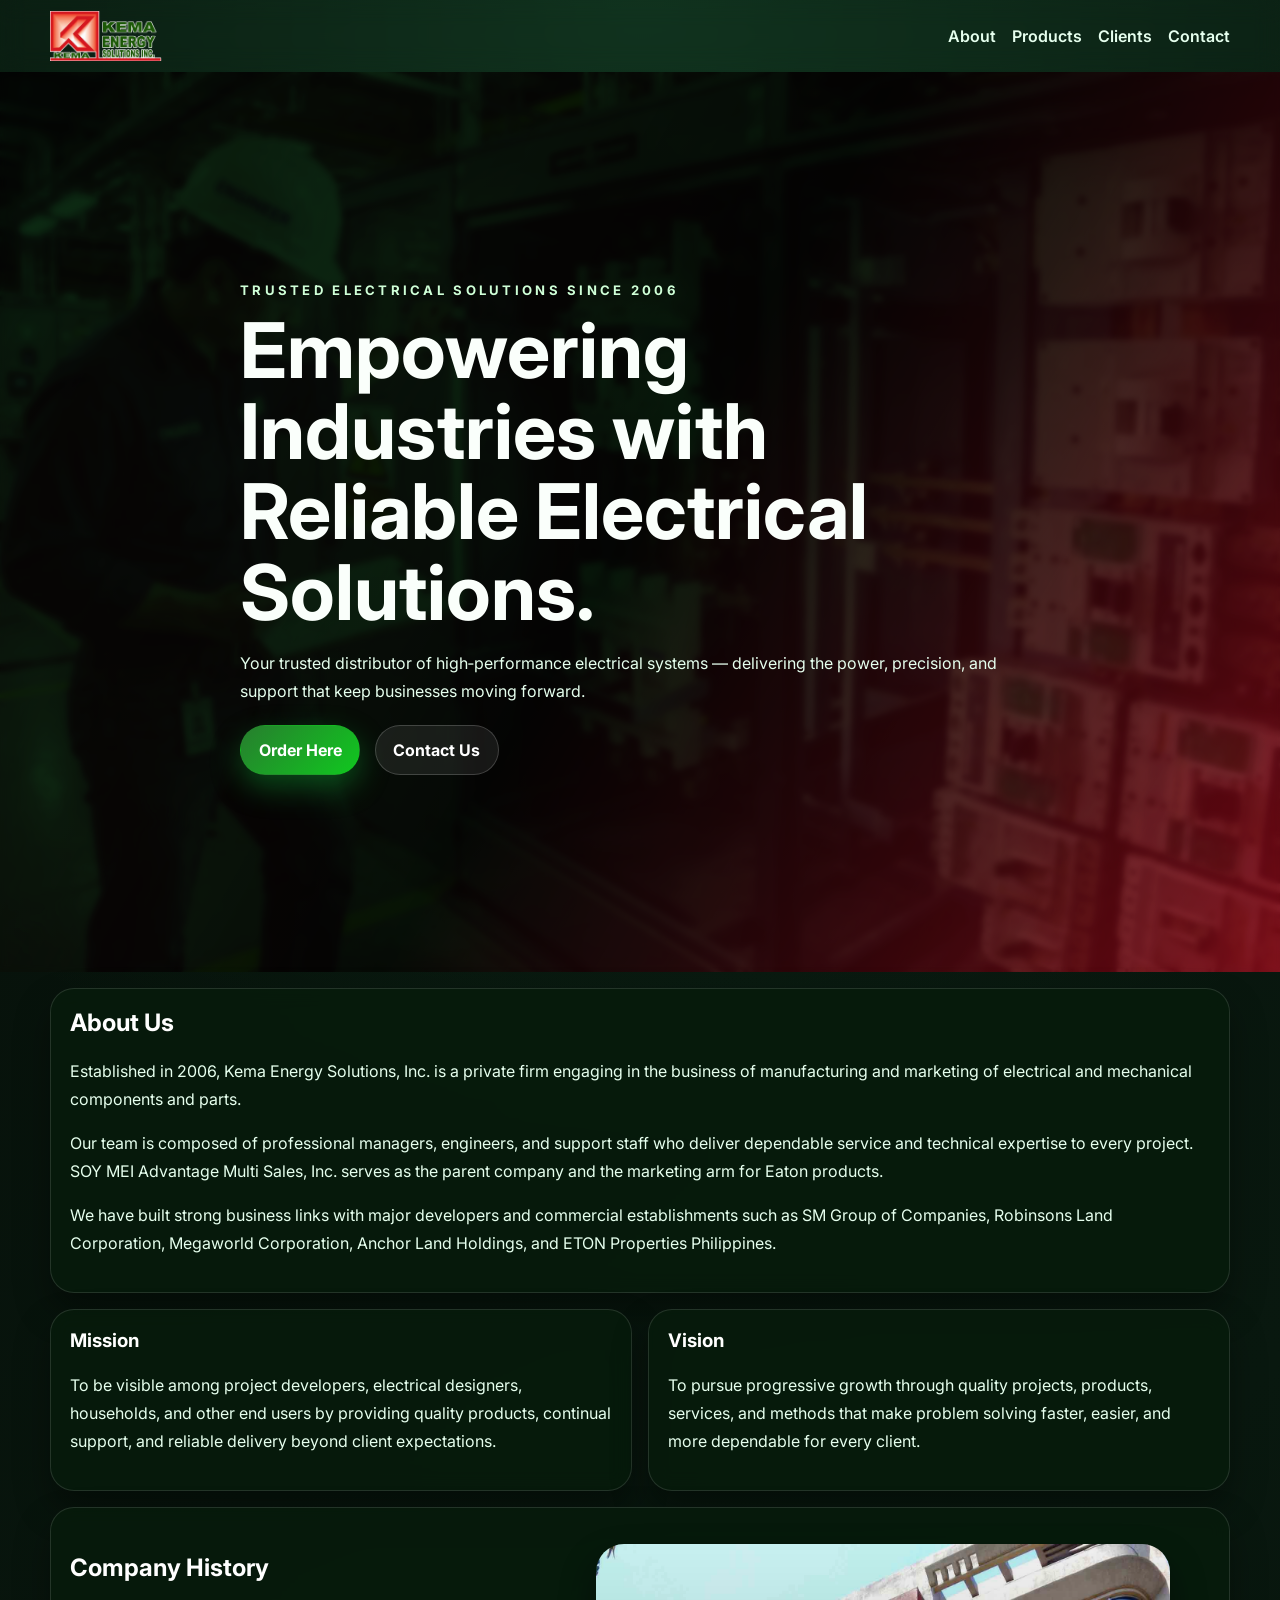
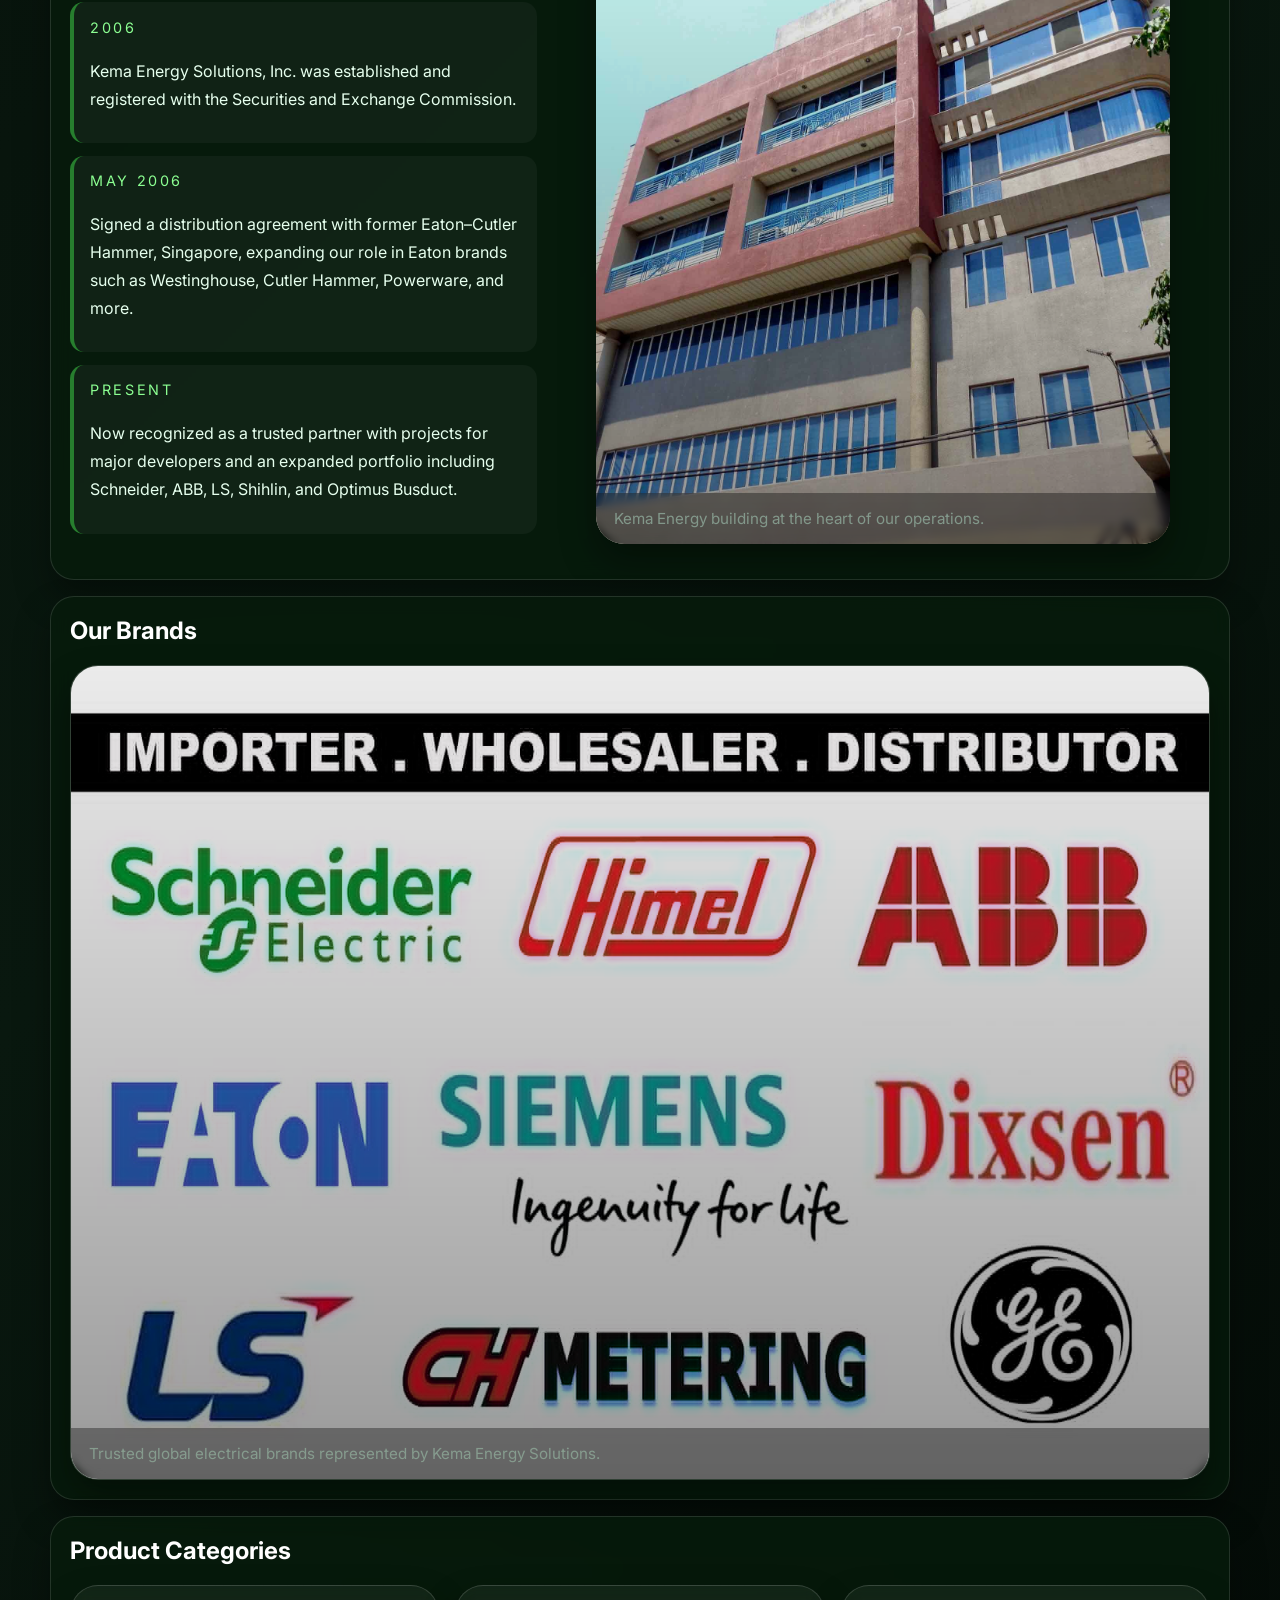
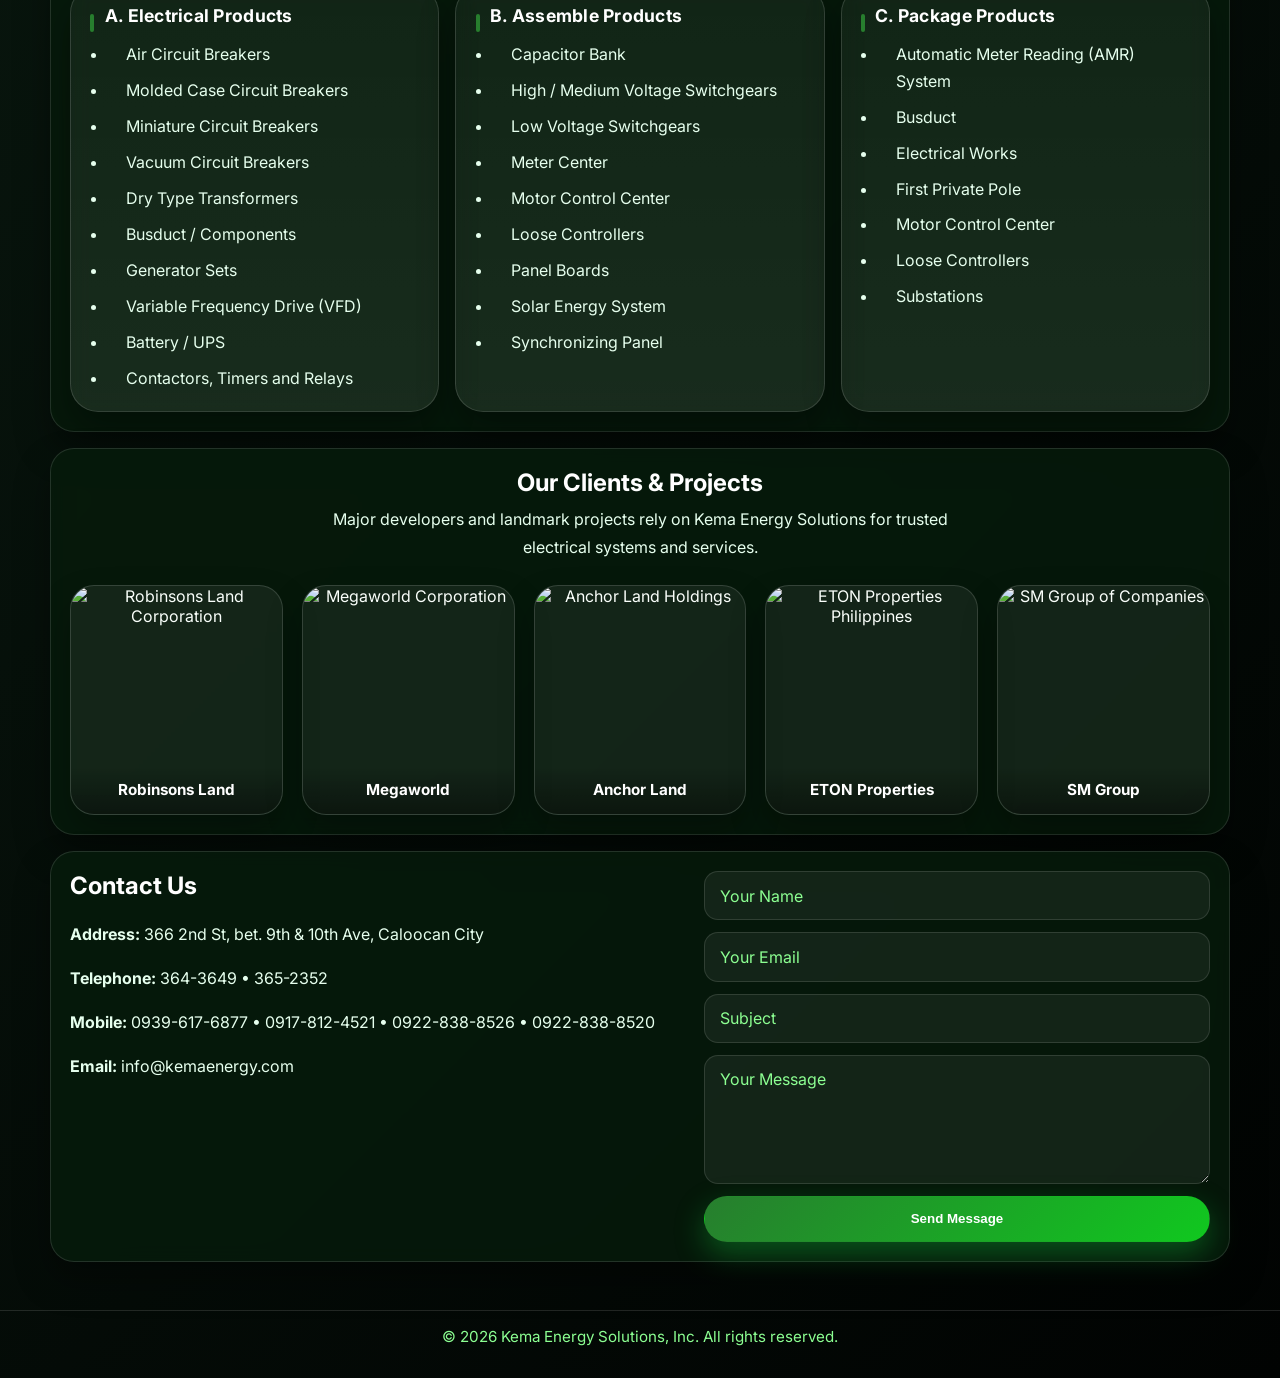
==== index.html @ 773c6c22 "Add files via upload" ====
<!DOCTYPE html>
<html lang="en">
  <head>
    <meta charset="UTF-8" />
    <meta name="viewport" content="width=device-width, initial-scale=1.0" />
    <title>Kema Energy Solutions, Inc.</title>
    <meta
      name="description"
      content="Kema Energy Solutions, Inc. is a major  distributor of Eaton and other trusted electrical brands in the Philippines."
    />
    <link rel="preconnect" href="https://fonts.googleapis.com" />
    <link rel="preconnect" href="https://fonts.gstatic.com" crossorigin />
    <link
      href="https://fonts.googleapis.com/css2?family=Inter:wght@400;500;600;700;800&display=swap"
      rel="stylesheet"
    />
    <link rel="stylesheet" href="style.css" />
    <link rel="icon" href="logo.png" type="image/png">
  </head>
  <body>
    <nav id="navbar" class="navbar">
      <div class="container navbar-inner">
        <a class="logo" href="#top">
          <img src="logo.png" alt="KEMA logo" />
        </a>
        <div class="nav-links">
          <a href="#about">About</a>
          <a href="#products">Products</a>
          <a href="#clients">Clients</a>
          <a href="#contact">Contact</a>
        </div>
      </div>
    </nav>

    <header id="top" class="hero">
      <div class="hero-overlay"></div>
      <div class="hero-content container">
        <p class="eyebrow">Trusted electrical solutions since 2006</p>
        <h1>Empowering Industries with Reliable Electrical Solutions.</h1>
        <p class="lead">
          Your trusted distributor of high‑performance electrical systems — delivering the power, precision, and support that keep businesses moving forward.
        </p>
        <div class="hero-buttons">
          <a href="listings.html" class="btn btn-primary">Order Here</a>
          <a href="#contact" class="btn btn-secondary">Contact Us</a>
        </div>
      </div>
    </header>

    <main class="container content-stack">
      <section id="about" class="panel">
        <h2>About Us</h2>
        <p>Established in 2006,  Kema Energy Solutions, Inc. is a private firm engaging in the business of manufacturing and marketing of electrical and mechanical components and parts.</p>
        <p>Our team is composed of professional managers, engineers, and support staff who deliver dependable service and technical expertise to every project. SOY MEI Advantage Multi Sales, Inc. serves as the parent company and the marketing arm for Eaton products.</p>
        <p>We have built strong business links with major developers and commercial establishments such as SM Group of Companies, Robinsons Land Corporation, Megaworld Corporation, Anchor Land Holdings, and ETON Properties Philippines.</p>
      </section>

      <section class="grid two-col">
        <article class="panel">
          <h3>Mission</h3>
          <p>To be visible among project developers, electrical designers, households, and other end users by providing quality products, continual support, and reliable delivery beyond client expectations.</p>
        </article>
        <article class="panel">
          <h3>Vision</h3>
          <p>To pursue progressive growth through quality projects, products, services, and methods that make problem solving faster, easier, and more dependable for every client.</p>
        </article>
      </section>

      <section id="history" class="panel">
        <div class="history-grid">
          <div class="history-copy">
            <h2>Company History</h2>
            <div class="timeline">
              <article class="timeline-item">
                <span>2006</span>
                <p>Kema Energy Solutions, Inc. was established and registered with the Securities and Exchange Commission.</p>
              </article>
              <article class="timeline-item">
                <span>May 2006</span>
                <p>Signed a distribution agreement with former Eaton–Cutler Hammer, Singapore, expanding our role in Eaton brands such as Westinghouse, Cutler Hammer, Powerware, and more.</p>
              </article>
              <article class="timeline-item">
                <span>Present</span>
                <p>Now recognized as a trusted partner with projects for major developers and an expanded portfolio including Schneider, ABB, LS, Shihlin, and Optimus Busduct.</p>
              </article>
            </div>
          </div>
          <figure class="history-figure">
            <img src="kemabuilding.jpg" alt="Kema building" />
            <figcaption>Kema Energy building at the heart of our operations.</figcaption>
          </figure>
        </div>
      </section>

      <section id="products" class="panel brands-panel">
        <h2>Our Brands</h2>
        <figure class="brands-figure">
          <img src="Brands.jpg" alt="KEMA brands showcase" />
          <figcaption>Trusted global electrical brands represented by Kema Energy Solutions.</figcaption>
        </figure>
      </section>

      <section class="panel">
        <h2>Product Categories</h2>
        <div class="categories-grid">
          <article class="category-card">
            <h3>A. Electrical Products</h3>
            <ul>
              <li>Air Circuit Breakers</li>
              <li>Molded Case Circuit Breakers</li>
              <li>Miniature Circuit Breakers</li>
              <li>Vacuum Circuit Breakers</li>
              <li>Dry Type Transformers</li>
              <li>Busduct / Components</li>
              <li>Generator Sets</li>
              <li>Variable Frequency Drive (VFD)</li>
              <li>Battery / UPS</li>
              <li>Contactors, Timers and Relays</li>
            </ul>
          </article>
          <article class="category-card">
            <h3>B. Assemble Products</h3>
            <ul>
              <li>Capacitor Bank</li>
              <li>High / Medium Voltage Switchgears</li>
              <li>Low Voltage Switchgears</li>
              <li>Meter Center</li>
              <li>Motor Control Center</li>
              <li>Loose Controllers</li>
              <li>Panel Boards</li>
              <li>Solar Energy System</li>
              <li>Synchronizing Panel</li>
            </ul>
          </article>
          <article class="category-card">
            <h3>C. Package Products</h3>
            <ul>
              <li>Automatic Meter Reading (AMR) System</li>
              <li>Busduct</li>
              <li>Electrical Works</li>
              <li>First Private Pole</li>
              <li>Motor Control Center</li>
              <li>Loose Controllers</li>
              <li>Substations</li>
            </ul>
          </article>
        </div>
      </section>

      <section id="clients" class="panel clients-panel">
        <div class="clients-header">
          <h2>Our Clients & Projects</h2>
          <p>Major developers and landmark projects rely on Kema Energy Solutions for trusted electrical systems and services.</p>
        </div>
        <div class="clients-grid">
          <article class="client-card">
            <img src="https://thf.bing.com/th/id/R.593690ce3cf865e38695d0bb524f276b?rik=jnpHRfp%2bqIAYFQ&riu=http%3a%2f%2fwww.itechsolutionph.com%2fuploads%2f5%2f9%2f8%2f9%2f5989938%2fpublished%2frobinsons-land-corporation-set-to-develop-the-bonifacio-capital-district-in-taguig-city.jpg%3f1723185216&ehk=6nTAzSC8u%2fsNtEeo4DVpnFitY3ImeBIc8H4f%2bmi6HOo%3d&risl=&pid=ImgRaw&r=0" alt="Robinsons Land Corporation" />
            <h3>Robinsons Land</h3>
          </article>
          <article class="client-card">
            <img src="https://tse1.mm.bing.net/th/id/OIP.PyMtwp8PqZiQ_fIYYGrrogHaEa?r=0&cb=thfc1falcon2&rs=1&pid=ImgDetMain&o=7&rm=3" alt="Megaworld Corporation" />
            <h3>Megaworld</h3>
          </article>
          <article class="client-card">
            <img src="https://tse4.mm.bing.net/th/id/OIP.uY5tsgYJmYg7TLG-lJ3mUwHaFP?r=0&cb=thfc1falcon2&w=1024&h=724&rs=1&pid=ImgDetMain&o=7&rm=3" alt="Anchor Land Holdings" />
            <h3>Anchor Land</h3>
          </article>
          <article class="client-card">
            <img src="https://www.bworldonline.com/wp-content/uploads/2024/10/Eton-Properties-logo-1024x576.jpg" alt="ETON Properties Philippines" />
            <h3>ETON Properties</h3>
          </article>
          <article class="client-card">
            <img src="https://media.assettype.com/tribune/2026-04-16/8enwl5gx/sm.jpg?w=1024&auto=format%2Ccompress&fit=max" alt="SM Group of Companies" />
            <h3>SM Group</h3>
          </article>
        </div>
      </section>
      
      <section id="contact" class="panel contact-panel">
        <div>
          <h2>Contact Us</h2>
          <p><strong>Address:</strong> 366 2nd St, bet. 9th & 10th Ave, Caloocan City</p>
          <p><strong>Telephone:</strong> 364-3649 • 365-2352</p>
          <p><strong>Mobile:</strong> 0939-617-6877 • 0917-812-4521 • 0922-838-8526 • 0922-838-8520</p>
          <p><strong>Email:</strong> info@kemaenergy.com</p>

          <!---<iframe id="myFrame" src="https://www.google.com/maps/embed?pb=!1m14!1m8!1m3!1d965.0233313327861!2d120.9855115!3d14.6506435!3m2!1i1024!2i768!4f13.1!3m3!1m2!1s0x3397b5d537555441%3A0xce23b8b61029a172!2sKEMA%20ENERGY%20SOLUTIONS%20INC!5e0!3m2!1sen!2sph!4v1782350967470!5m2!1sen!2sph" width="600" height="450" style="border:0;" allowfullscreen="" loading="lazy" referrerpolicy="strict-origin-when-cross-origin"></iframe>
        -->
        </div>
        <form id="contactForm" class="contact-form">
          <input type="text" name="name" placeholder="Your Name" required />
          <input type="email" name="email" placeholder="Your Email" required />
          <input type="text" name="subject" placeholder="Subject" required />
          <textarea name="message" rows="5" placeholder="Your Message" required></textarea>
          <button type="submit" class="btn btn-primary">Send Message</button>
        </form>
      </section>
    </main>

    <footer class="footer">
      <div class="container footer-inner">
        <p>© 2026 Kema Energy Solutions, Inc. All rights reserved.</p>
      </div>
    </footer>

    <script>
      document.getElementById('contactForm')?.addEventListener('submit', function (event) {
        event.preventDefault();

        const name = document.querySelector('input[name="name"]').value.trim();
        const email = document.querySelector('input[name="email"]').value.trim();
        const subject = document.querySelector('input[name="subject"]').value.trim();
        const message = document.querySelector('textarea[name="message"]').value.trim();

        const body = `Name: ${name}%0D%0AEmail: ${email}%0D%0A%0D%0A${message}`;
        window.location.href = `mailto:info@kemaenergy.com?subject=${encodeURIComponent(subject)}&body=${body}`;
      });
    </script>
  </body>
</html>
---- style.css ----
:root {
  --red: #277e2e;
  --red-dark: #118f0d;
  --red-soft: #f1fff3;
  --ink: #0b180d;
  --text: #fafffb;
  --muted: #e6ffee;
  --panel: rgba(7, 27, 11, 0.82);
  --line: rgba(255, 255, 255, 0.12);
}

* { box-sizing: border-box; }
html { scroll-behavior: smooth; }
body {
  margin: 0;
  font-family: 'Inter', sans-serif;
  color: var(--text);
  background:
    radial-gradient(circle at top, rgba(76, 255, 151, 0.14), transparent 25%),
    linear-gradient(135deg, #060f09 0%, #09180f 45%, #010302 100%);
  min-height: 100vh;
}

a { color: inherit; text-decoration: none; }
img { max-width: 100%; }

.container {
  width: min(1180px, calc(100% - 2rem));
  margin: 0 auto;
}

.navbar {
  width: 100%;
  position: sticky;
  top: 0;
  z-index: 10;
  background: linear-gradient(120deg, rgba(4, 26, 9, 0.801));
  backdrop-filter: blur(12px);
  
}

.navbar-inner {
  display: flex;
  justify-content: space-between;
  align-items: center;
  min-height: 72px;
}

.logo {
  display: inline-flex;
  align-items: center;
  gap: 0.65rem;
  font-weight: 800;
  letter-spacing: 0.18em;
  text-transform: uppercase;
  color: #fff;
}

.logo img {
  width: 7rem;
  height: auto;
  display: block;
}

.nav-links { display: flex; 
  gap: 1rem; 
  flex-wrap: wrap; 
  transition: transform 0.2s ease, color 0.2s ease;
}
.nav-links a { 
  color: var(--muted);
  font-weight:600;
  transition:transform 0.2s ease, color 0.2s ease;
}

.nav-links a:hover{
	transform:translateY(-2px);
  color: var(--red-dark);
}

.hero {
  position: relative;
  min-height: 100vh;
  height: 100vh;
  display: flex;
  align-items: center;
  background:
    linear-gradient(135deg, rgba(9, 4, 6, 0.85), rgba(168, 16, 38, 0.68)),
    url('herosection.jpg') center/cover no-repeat;
  overflow: hidden;
}

.hero-overlay {
  position: absolute;
  inset: 0;
  background: linear-gradient(120deg, rgba(0, 255, 64, 0.815),rgb(3, 85, 23), rgba(220,38,38,0.36));
  mix-blend-mode: multiply;
  backdrop-filter: blur(3px) saturate(1.05);
  opacity: 0.96;
}

.hero-content {
  position: relative;
  z-index: 1;
  padding: 4rem 0;
  max-width: 800px;
}

.eyebrow {
  text-transform: uppercase;
  letter-spacing: 0.25em;
  font-size: 0.82rem;
  color: #cfffd7;
  font-weight: 700;
}

h1 {
  font-size: clamp(2.8rem, 6vw, 4.8rem);
  line-height: 1.05;
  margin: 0.5rem 0 1rem;
}

h2, h3 { margin-top: 0; color: #fff; }

.lead, .panel p, .category-card li, .timeline-item p {
  color: var(--muted);
  line-height: 1.75;
}

.hero-buttons { display: flex; gap: 0.9rem; flex-wrap: wrap; margin-top: 1.2rem; }

.btn {
  display: inline-flex;
  align-items: center;
  justify-content: center;
  border-radius: 999px;
  padding: 0.9rem 1.1rem;
  font-weight: 700;
  border: 1px solid transparent;
  transition: transform 0.15s ease, background 0.15s ease;
}

.btn:hover { 
  transform: scaleX(1.05) scaleY(1.05);
}

.btn-primary {
  background: linear-gradient(135deg, var(--red), #10c81f);
  color: #fff;
  box-shadow: 0 12px 30px rgba(16, 200, 62, 0.35);
}

.btn-secondary {
  background: rgba(255, 255, 255, 0.08);
  border-color: rgba(255, 255, 255, 0.18);
  color: #fff;
}

.content-stack {
  display: grid;
  gap: 1rem;
  padding: 1rem 0 3rem;
}

.panel, .category-card, .card {
  background: var(--panel);
  border: 1px solid var(--line);
  border-radius: 24px;
  box-shadow: 0 18px 35px rgba(0, 0, 0, 0.35);
  backdrop-filter: blur(10px);
}

.panel {
  padding: 1.2rem;
}

.grid {
  display: grid;
  gap: 1rem;
}

.two-col {
  grid-template-columns: repeat(2, 1fr);
}

.cards-grid {
  grid-template-columns: repeat(3, 1fr);
}

.categories-grid {
  display: grid;
  grid-template-columns: repeat(auto-fit, minmax(280px, 1fr));
  gap: 1rem;
}

.card {
  padding: 1rem;
  font-weight: 700;
  color: #fff;
  border-left: 4px solid var(--red);
}

.category-card {
  padding: 1.2rem;
  border-radius: 28px;
  background: linear-gradient(180deg, rgba(255,255,255,0.05), rgba(255,255,255,0.08));
  border: 1px solid rgba(255,255,255,0.14);
}

.category-card h3 {
  margin-bottom: 0.95rem;
  font-size: 1.1rem;
  letter-spacing: 0.015em;
  color: #fff;
  position: relative;
  padding-left: 0.9rem;
}

.category-card h3::before {
  content: '';
  position: absolute;
  left: 0;
  top: 0.55rem;
  width: 4px;
  height: 1.15rem;
  background: var(--red);
  border-radius: 999px;
}

.category-card ul {
  padding-left: 1.1rem;
  margin: 0;
  display: grid;
  gap: 0.6rem;
}

.category-card li {
  position: relative;
  padding-left: 1.1rem;
  line-height: 1.65;
}

.category-card li::before {
  position: absolute;
  left: 0;
  color: var(--red);
  font-size: 1.1rem;
  line-height: 1;
}

.brands-panel {
  padding: 1.2rem;
}

.brands-figure {
  position: relative;
  overflow: hidden;
  border-radius: 28px;
  margin: 0;
  min-height: 360px;
  background: linear-gradient(180deg, rgba(255, 255, 255, 0.06), rgba(255, 255, 255, 0.08));
  border: 1px solid rgba(255, 255, 255, 0.12);
  box-shadow: 0 18px 35px rgba(0, 0, 0, 0.35);
}

.brands-figure img {
  width: 100%;
  height: 100%;
  object-fit: cover;
  display: block;
  transition: transform 0.35s ease;
}

.brands-figure:hover img {
  transform: scale(1.04);
}

.brands-figure::after {
  content: '';
  position: absolute;
  inset: 0;
  background: linear-gradient(180deg, rgba(0, 0, 0, 0.08), rgba(0, 0, 0, 0.4));
}

.brands-figure figcaption {
  position: absolute;
  left: 0;
  right: 0;
  bottom: 0;
  padding: 1rem 1.1rem;
  margin: 0;
  color: #dbffe9;
  font-size: 0.95rem;
  background: rgba(0, 0, 0, 0.35);
  backdrop-filter: blur(4px);
}

.timeline {
  display: grid;
  gap: 0.8rem;
}

.timeline-item {
  padding: 0.9rem 1rem;
  border-left: 4px solid var(--red);
  background: rgba(255, 255, 255, 0.04);
  border-radius: 14px;
}

.clients-panel {
  text-align: center;
}

.clients-header {
  margin-bottom: 1.5rem;
}

.clients-header h2 {
  margin-bottom: 0.5rem;
}

.clients-header p {
  margin: 0;
  color: var(--muted);
  max-width: 680px;
  margin-left: auto;
  margin-right: auto;
}

.clients-grid {
  display: grid;
  grid-template-columns: repeat(auto-fit, minmax(200px, 1fr));
  gap: 1.2rem;
  margin-top: 1rem;
}

.client-card {
  position: relative;
  overflow: hidden;
  border-radius: 24px;
  background: rgba(255, 255, 255, 0.06);
  border: 1px solid rgba(255, 255, 255, 0.14);
  box-shadow: 0 18px 35px rgba(0, 0, 0, 0.28);
  transition: transform 0.3s ease, box-shadow 0.3s ease;
  cursor: pointer;
}

.client-card:hover {
  transform: translateY(-6px);
  box-shadow: 0 24px 48px rgba(0, 0, 0, 0.38);
}

.client-card img {
  width: 100%;
  height: 180px;
  object-fit: cover;
  display: block;
}

.client-card h3 {
  padding: 0.9rem 0.8rem;
  margin: 0;
  font-size: 0.95rem;
  color: #fff;
  background: linear-gradient(180deg, transparent, rgba(0,0,0,0.4));
}

.history-grid {
  display: grid;
  grid-template-columns: minmax(0, 1fr) minmax(340px, 1.4fr);
  gap: 1.2rem;
  align-items: center;
}

.history-figure {
  position: relative;
  overflow: hidden;
  border-radius: 28px;
  background: linear-gradient(180deg, rgba(255, 255, 255, 0.04), rgba(255, 255, 255, 0.06));
  box-shadow: 0 18px 35px rgba(0, 0, 0, 0.38);
  min-height: 360px;
  height: 600px;
}

.history-figure img {
  width: 100%;
  height: 100%;
  display: block;
  object-fit: cover;
  aspect-ratio: 16 / 10;
  transition: transform 0.4s ease;
}

.history-figure:hover img {
  transform: scale(1.03);
}

.history-figure::after {
  content: '';
  position: absolute;
  inset: 0;
  background: linear-gradient(180deg, rgba(0, 0, 0, 0.06), rgba(0, 0, 0, 0.42));
}

.history-figure figcaption {
  position: absolute;
  left: 0;
  right: 0;
  bottom: 0;
  margin: 0;
  padding: 1rem 1.1rem;
  color: #dbffe9;
  font-size: 0.95rem;
  background: rgba(0, 0, 0, 0.35);
  backdrop-filter: blur(4px);
}

.timeline-item span {
  display: inline-block;
  font-size: 0.9rem;
  text-transform: uppercase;
  letter-spacing: 0.18em;
  color: #8cff92;
  margin-bottom: 0.3rem;
}

.contact-panel {
  display:grid;
  grid-template-columns: 1.1fr 0.9fr;
  gap: 1rem;
}

.contact-form {
  display: grid;
  gap: 0.75rem;
}

.contact-form input, .contact-form textarea {
  width: 100%;
  border: 1px solid rgba(255, 255, 255, 0.12);
  border-radius: 14px;
  padding: 0.85rem 0.95rem;
  background: rgba(255, 255, 255, 0.06);
  color: #fff;
  font: inherit;
}

.contact-form input::placeholder, .contact-form textarea::placeholder {
  color: #8cff92;
}

.footer {
  border-top: 1px solid var(--line);
  padding: 1rem 0 2rem; 
}

.footer-inner {
  display: flex;
  justify-content: space-between;
  align-items: center;
  gap: 1rem;
  flex-wrap: wrap;
  color: #8cff92;
  font-size: 0.95rem;
}

.order-panel {
  display: grid;
  grid-template-columns: 1fr 1fr;
  gap: 1rem;
}

.product-controls {
  display: flex;
  flex-wrap: wrap;
  gap: 1rem;
  margin-bottom: 1rem;
}

.control-group {
  display: grid;
  gap: 0.45rem;
  flex: 1 1 min(280px, 45%);
}

.control-group span,
.order-form label span {
  display: block;
  font-size: 0.95rem;
  color: var(--muted);
  font-weight: 600;
}

#productSearch,
#categoryFilter,
.order-form input,
.order-form textarea {
  width: 100%;
  border: 1px solid rgba(255, 255, 255, 0.16);
  border-radius: 14px;
  padding: 0.95rem 1rem;
  background: var(--panel);
  color: var(--red);
  font: inherit;
}

.products-grid {
  display: grid;
  grid-template-columns: repeat(auto-fit, minmax(290px, 1fr));
  gap: 1rem;
}

.product-card {
  padding: 1.25rem;
  min-height: 180px;
  display: flex;
  flex-direction: column;
  justify-content: space-between;
  transition: transform 0.25s ease, border-color 0.25s ease, box-shadow 0.25s ease;
}

.product-card:hover {
  transform: translateY(-4px);
  border-color: rgba(48, 107, 58, 0.22);
  box-shadow: 0 22px 45px rgba(0, 0, 0, 0.25);
}

.product-card-head {
  display: flex;
  align-items: center;
  gap: 0.75rem;
  margin-bottom: 0.85rem;
  min-height: 72px;
}

.product-card p {
  margin: 0;
  color: rgba(255, 255, 255, 0.82);
  line-height: 1.75;
}

.checkbox-label {
  display: inline-flex;
  align-items: center;
  gap: 0.85rem;
  font-weight: 700;
  color: #ffffff;
  cursor: pointer;
}

.checkbox-label input {
  width: 26px;
  height: auto;
  accent-color: var(--red);
  cursor: pointer;
}

.product-category {
  font-size: 0.85rem;
  color: #cfffd3;
  text-transform: uppercase;
  letter-spacing: 0.08em;
}

.order-summary-panel {
  display: grid;
  gap: 0.85rem;
}

.selected-count {
  color: var(--text);
  font-weight: 700;
}

.selected-list {
  list-style: none;
  margin: 0;
  padding: 0;
  display: grid;
  gap: 0.5rem;
}

.selected-list li {
  padding: 0.75rem 1rem;
  border-radius: 16px;
  background: rgba(255, 255, 255, 0.05);
  border: 1px solid rgba(255, 255, 255, 0.08);
}

.order-form {
  display: grid;
  gap: 0.9rem;
}

.empty-state {
  padding: 2rem;
  text-align: center;
  color: var(--muted);
  font-weight: 600;
}

.hidden {
  display: none !important;
}

.order-summary-panel .btn {
  margin-top: 1rem;
  justify-self: start;
}

.popup-overlay {
  position: fixed;
  inset: 0;
  background: rgba(0, 0, 0, 0.65);
  display: grid;
  place-items: center;
  padding: 1.25rem;
  z-index: 1000;
}

.popup-card {
  width: min(640px, 100%);
  max-height: 80vh;
  overflow: hidden;
  border-radius: 28px;
  background: rgba(0, 15, 1, 0.98);
  border: 1px solid rgba(255, 255, 255, 0.12);
  box-shadow: 0 28px 60px rgba(0, 0, 0, 0.45);
  display: grid;
  gap: 1rem;
}

.popup-card header {
  display: flex;
  justify-content: space-between;
  align-items: center;
  gap: 1rem;
  padding: 1.1rem 1.3rem;
  border-bottom: 1px solid rgba(255, 255, 255, 0.08);
  flex-shrink: 0;
}

.popup-card header h3 {
  margin: 0;
  font-size: 1.1rem;
}

.popup-card header button {
  background: rgba(255, 255, 255, 0.08);
  color: #ffffff;
  border: 1px solid rgba(255, 255, 255, 0.14);
  padding: 0.7rem 1rem;
  border-radius: 14px;
}

.popup-body {
  overflow-y: auto;
  padding: 1rem 1.3rem 1.4rem;
  display: grid;
  gap: 0.85rem;
  max-height: calc(80vh - 110px);
}

.popup-body li {
  padding: 0.85rem 1rem;
  border-radius: 18px;
  background: var(--panel);
  border: 1px solid rgba(255, 255, 255, 0.1);
  font-weight: 600;
}

.footer p {
  margin: 0 auto;
}

@media (max-width: 980px) {
  .two-col, .cards-grid, .categories-grid, .contact-panel, .history-grid, .clients-grid, .order-panel {
    grid-template-columns: 1fr;
  }

  .history-figure {
    min-height: 280px;
  }
}

@media (max-width: 760px) {
  .navbar {
    align-items: flex-start;
    flex-direction: column;
    gap: 0.75rem;
  }
  .nav-links {
    gap: 0.75rem;
  }
  .hero {
    min-height: auto;
  }
  h1 {
    font-size: 2.35rem;
  }

  .history-figure {
    min-height: 240px;
  }
}

.product-card-head {
  display: flex;
  align-items: center;
  justify-content: space-between;
  gap: 0.25rem;
}
.qty-label {
  display: flex;
  align-items: center;
  gap: 0.4rem;
  font-size: 15px;
  white-space: nowrap;
}
.qty-input {
  width: 3rem;
  height: auto;
}

/*#myFrame{
  border-radius: 24px;
}/
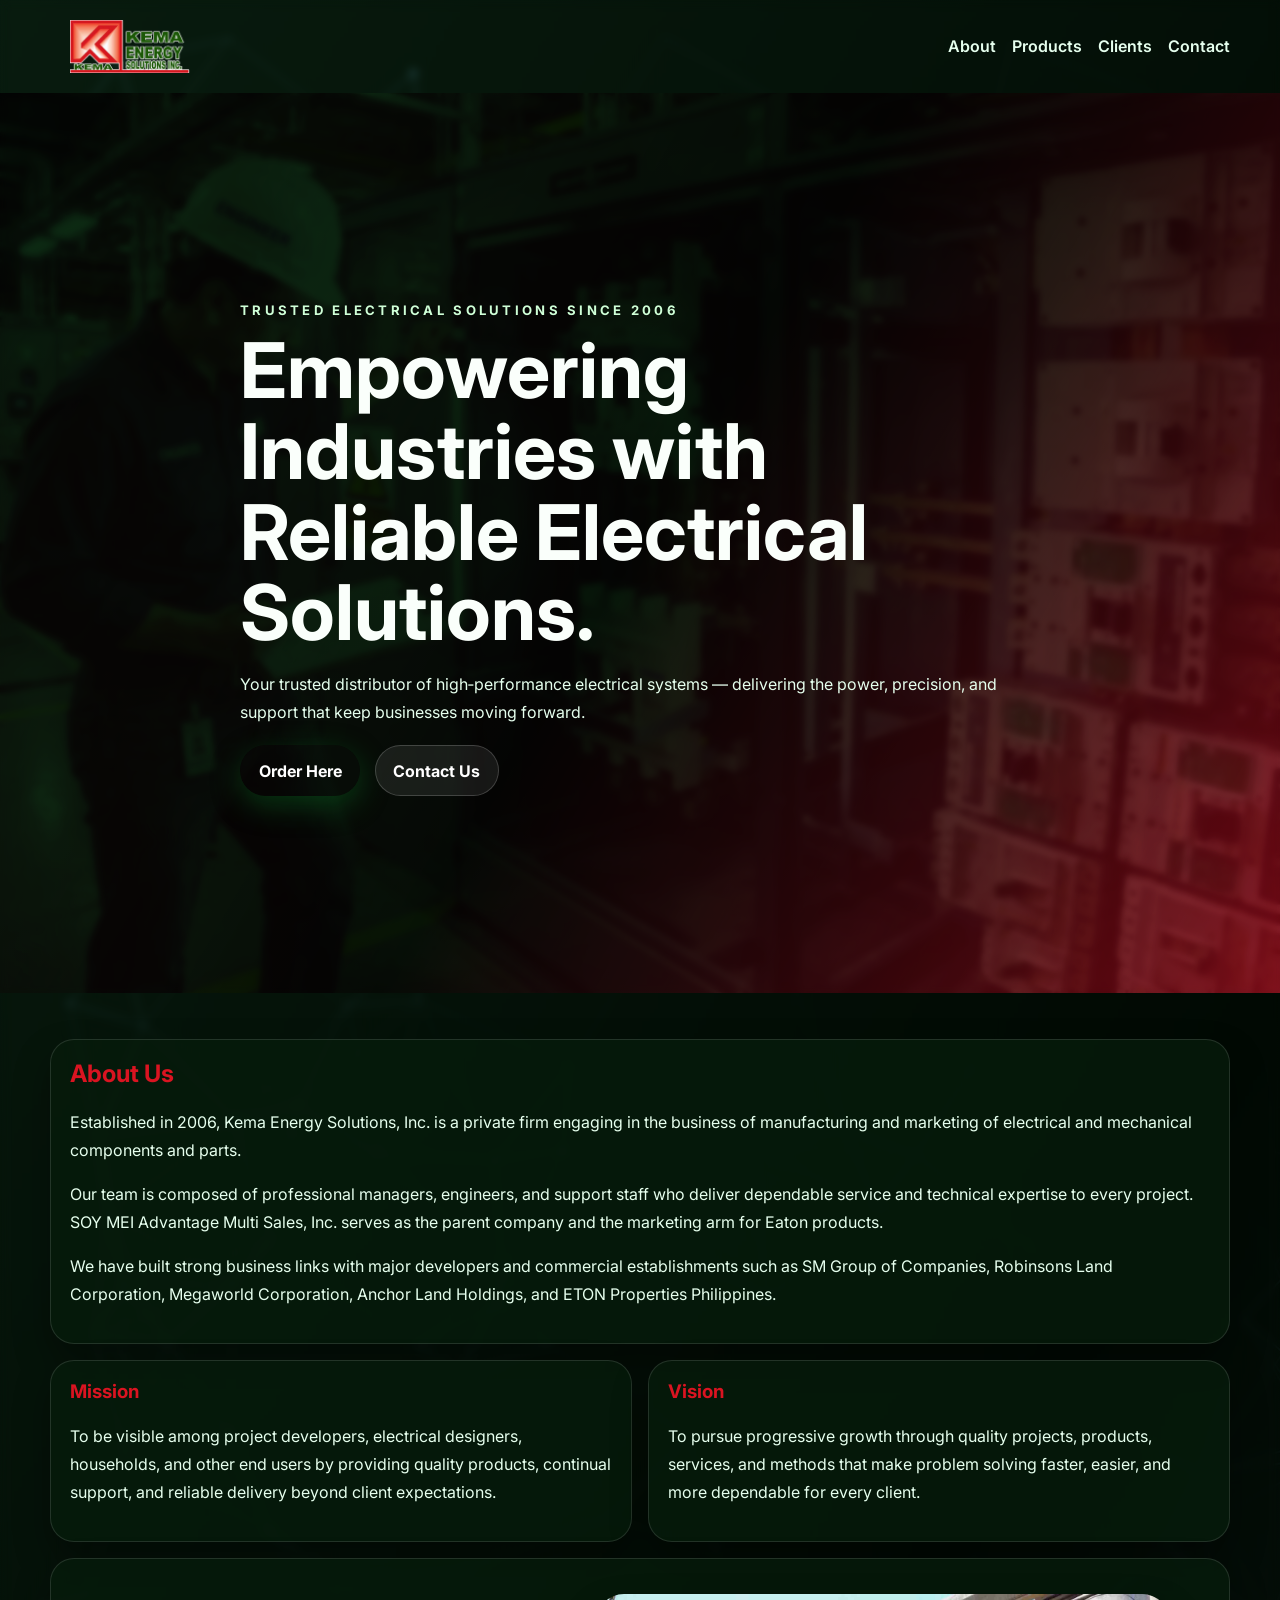
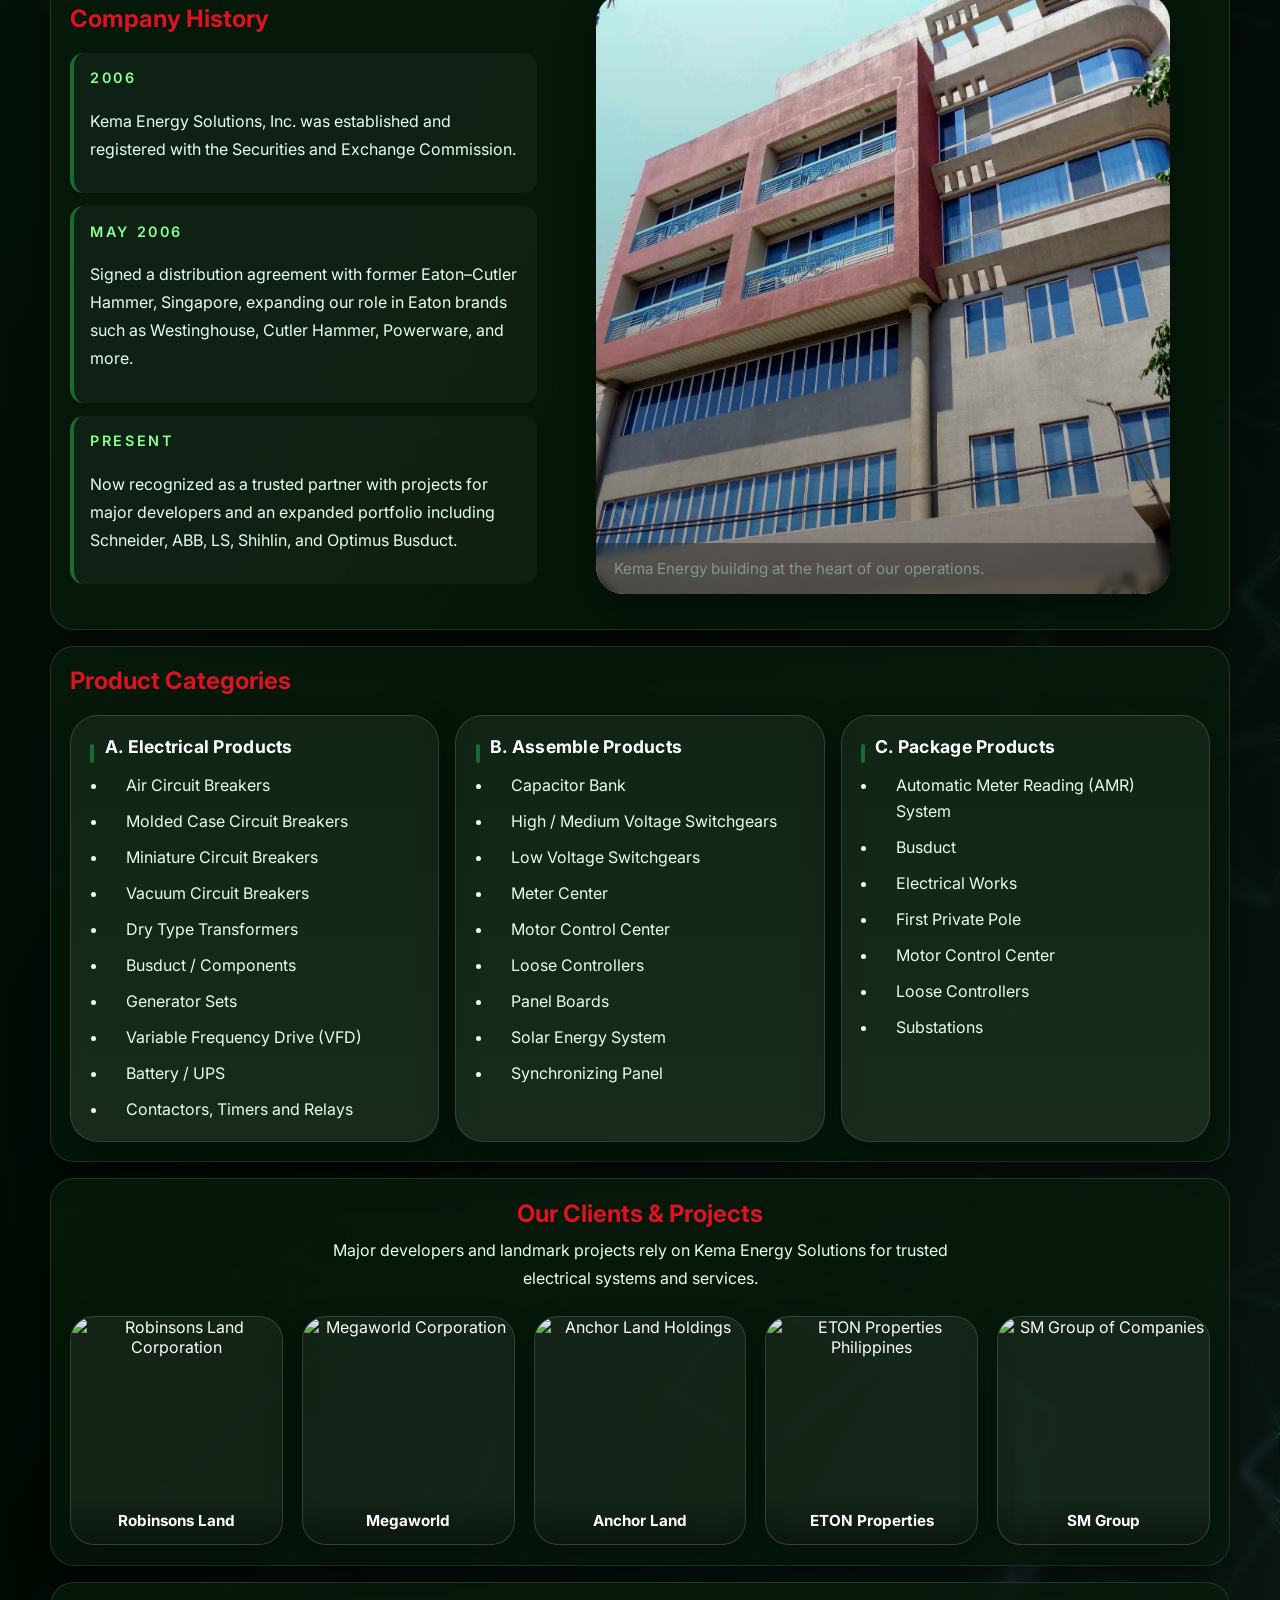
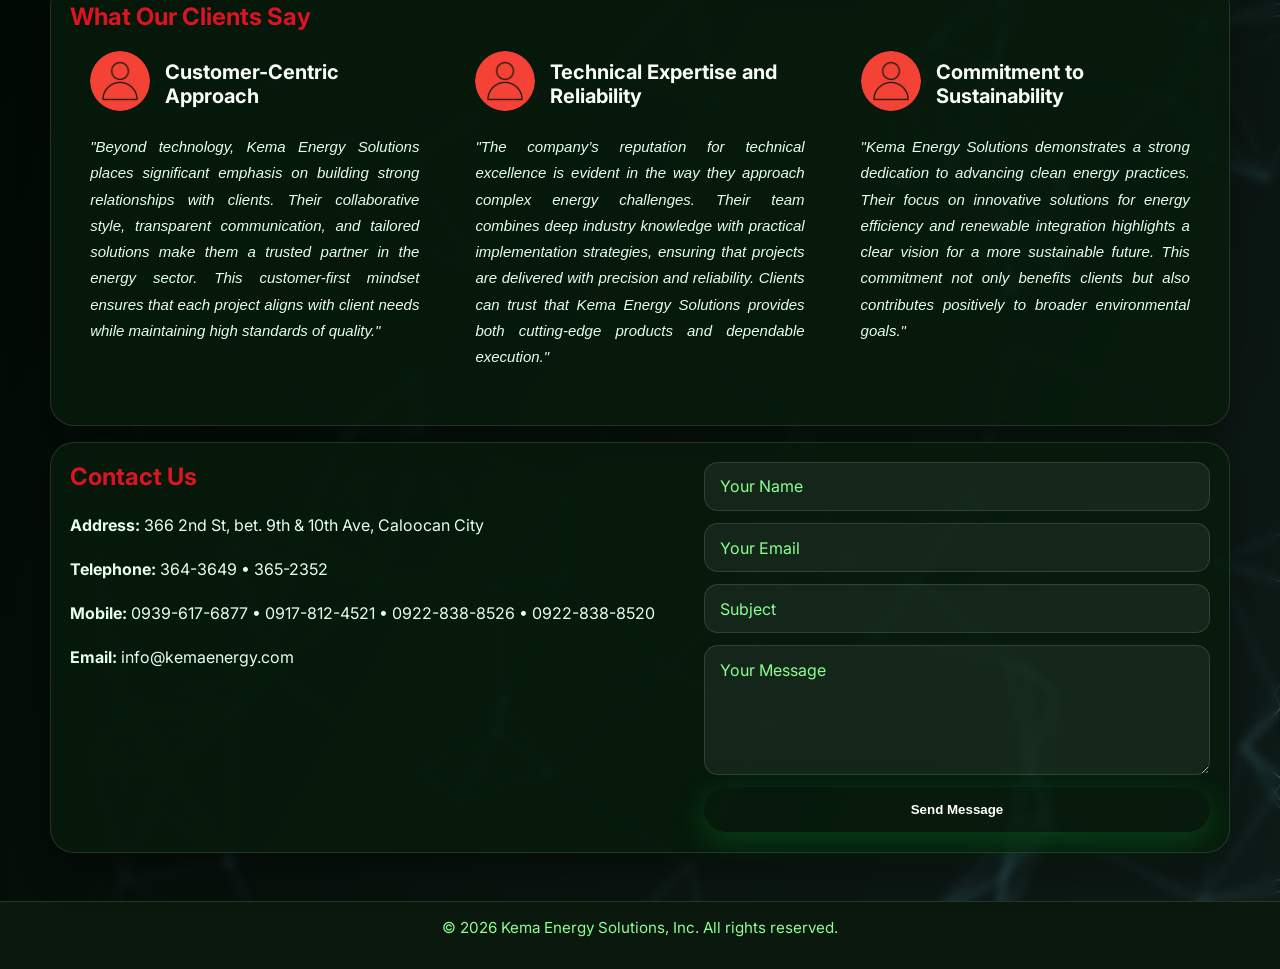
==== commit bbf7f3ac: "Add files via upload" ====
--- a/index.html
+++ b/index.html
@@ -92,14 +92,6 @@
         </div>
       </section>
 
-      <section id="products" class="panel brands-panel">
-        <h2>Our Brands</h2>
-        <figure class="brands-figure">
-          <img src="Brands.jpg" alt="KEMA brands showcase" />
-          <figcaption>Trusted global electrical brands represented by Kema Energy Solutions.</figcaption>
-        </figure>
-      </section>
-
       <section class="panel">
         <h2>Product Categories</h2>
         <div class="categories-grid">
@@ -176,6 +168,27 @@
         </div>
       </section>
       
+<section class="panel">
+        <h2>What Our Clients Say</h2>
+        <div class="staff">
+          <div class="staff-card">
+            <img src="customer.png">
+            <h4>Customer-Centric Approach</h4>
+            <p>"Beyond technology, Kema Energy Solutions places significant emphasis on building strong relationships with clients. Their collaborative style, transparent communication, and tailored solutions make them a trusted partner in the energy sector. This customer-first mindset ensures that each project aligns with client needs while maintaining high standards of quality."</p>
+          </div>
+          <div class="staff-card">
+            <img src="customer.png">
+            <h4>Technical Expertise and Reliability </h4>
+            <p>"The company’s reputation for technical excellence is evident in the way they approach complex energy challenges. Their team combines deep industry knowledge with practical implementation strategies, ensuring that projects are delivered with precision and reliability. Clients can trust that Kema Energy Solutions provides both cutting-edge products and dependable execution."</p>
+          </div>
+          <div class="staff-card">
+            <img src="customer.png">
+            <h4>Commitment to Sustainability </h4>
+            <p>"Kema Energy Solutions demonstrates a strong dedication to advancing clean energy practices. Their focus on innovative solutions for energy efficiency and renewable integration highlights a clear vision for a more sustainable future. This commitment not only benefits clients but also contributes positively to broader environmental goals."</p>
+          </div>
+        </div>
+      </section>
+
       <section id="contact" class="panel contact-panel">
         <div>
           <h2>Contact Us</h2>
@@ -215,6 +228,9 @@
         const body = `Name: ${name}%0D%0AEmail: ${email}%0D%0A%0D%0A${message}`;
         window.location.href = `mailto:info@kemaenergy.com?subject=${encodeURIComponent(subject)}&body=${body}`;
       });
+
+      const button = document.querySelector(".buttontop");
+
     </script>
   </body>
 </html>
--- a/style.css
+++ b/style.css
@@ -1,5 +1,5 @@
 :root {
-  --red: #277e2e;
+  --red: #1B6B2F;
   --red-dark: #118f0d;
   --red-soft: #f1fff3;
   --ink: #0b180d;
@@ -15,9 +15,9 @@
   margin: 0;
   font-family: 'Inter', sans-serif;
   color: var(--text);
-  background:
-    radial-gradient(circle at top, rgba(76, 255, 151, 0.14), transparent 25%),
-    linear-gradient(135deg, #060f09 0%, #09180f 45%, #010302 100%);
+  background:linear-gradient(120deg, rgba(3, 31, 10, 0.724),rgb(1, 9, 3), rgba(2, 46, 21, 0.36)),
+    url('background.png');
+  backdrop-filter: blur(5px);
   min-height: 100vh;
 }
 
@@ -34,7 +34,7 @@
   position: sticky;
   top: 0;
   z-index: 10;
-  background: linear-gradient(120deg, rgba(4, 26, 9, 0.801));
+  background: linear-gradient(120deg, rgba(18, 73, 31, 0.801));
   backdrop-filter: blur(12px);
   
 }
@@ -57,9 +57,10 @@
 }
 
 .logo img {
-  width: 7rem;
+  width: 10rem;
   height: auto;
   display: block;
+  padding: 20px 20px;
 }
 
 .nav-links { display: flex; 
@@ -120,7 +121,7 @@
   margin: 0.5rem 0 1rem;
 }
 
-h2, h3 { margin-top: 0; color: #fff; }
+h2, h3 { margin-top: 0; color: #DA1421; }
 
 .lead, .panel p, .category-card li, .timeline-item p {
   color: var(--muted);
@@ -145,9 +146,9 @@
 }
 
 .btn-primary {
-  background: linear-gradient(135deg, var(--red), #10c81f);
+  background: linear-gradient(135deg, var(--red));
   color: #fff;
-  box-shadow: 0 12px 30px rgba(16, 200, 62, 0.35);
+  box-shadow: 0 9px 30px rgba(12, 139, 44, 0.35);
 }
 
 .btn-secondary {
@@ -162,12 +163,16 @@
   padding: 1rem 0 3rem;
 }
 
-.panel, .category-card, .card {
+.panel, .category-card, .card, .staffcards {
   background: var(--panel);
   border: 1px solid var(--line);
   border-radius: 24px;
   box-shadow: 0 18px 35px rgba(0, 0, 0, 0.35);
   backdrop-filter: blur(10px);
+}
+
+#about{
+  margin-top:30px;
 }
 
 .panel {
@@ -420,6 +425,7 @@
   font-size: 0.9rem;
   text-transform: uppercase;
   letter-spacing: 0.18em;
+  font-weight: 600;
   color: #8cff92;
   margin-bottom: 0.3rem;
 }
@@ -452,6 +458,7 @@
 .footer {
   border-top: 1px solid var(--line);
   padding: 1rem 0 2rem; 
+  background: #0b180d;
 }
 
 .footer-inner {
@@ -692,15 +699,31 @@
   .nav-links {
     gap: 0.75rem;
   }
-  .hero {
-    min-height: auto;
-  }
+
   h1 {
     font-size: 2.35rem;
   }
 
   .history-figure {
-    min-height: 240px;
+
+    height:auto;
+  }
+}
+
+@media (max-width: 570px) {
+  .history-figure {
+
+    min-height:auto;
+  }
+}
+
+@media (max-width: 412px) {
+  .logo img {
+    display:none;
+  }
+
+  .nav-links {
+    margin: 0 auto;
   }
 }
 
@@ -724,4 +747,75 @@
 
 /*#myFrame{
   border-radius: 24px;
-}/+}*/
+
+.buttontop {
+  position: fixed;
+  bottom: 20px;
+  right: 30px;
+  z-index: 99;
+  border: none;
+  outline: none;
+  background-color: rgba(4, 31, 3, 0.808);
+  color: var(--red);
+  padding: 15px;
+  border-radius: 30px;
+  font-size: 25px;
+  width: 50px;
+  height: 50px;
+
+  opacity: 0;
+  visibility: hidden;
+  transform: translateY(20px);
+
+  transition: opacity 0.3s ease,
+              transform 0.3s ease,
+              visibility 0.3s;
+}
+
+.buttontop.show {
+  opacity: 1;
+  visibility: visible;
+  transform: translateY(0);
+}
+
+.buttontop a {
+  position: fixed;
+  right: 15px;
+  bottom: 9px;
+}
+
+.staff {
+  display: grid;
+  grid-template-columns: repeat(auto-fit, minmax(280px, 1fr));
+  gap: 1rem;
+}
+
+.staff-card h4, .staff-card p {
+
+  font-size: 15px;
+  margin-top: -15px;
+
+  padding: 20px;
+}
+
+.staff-card p {
+  margin-top: -40px;
+  text-align:justify;
+  font-style: italic;
+}
+
+.staff-card h4 {
+  margin-left:75px;
+  margin-top:-65px;
+  font-size: 20px;
+}
+
+.staff-card img {
+  max-width: 60px;
+  height: auto;
+  border-radius: 30px;
+  margin-bottom: -10px;
+  margin-left: 20px;
+
+}
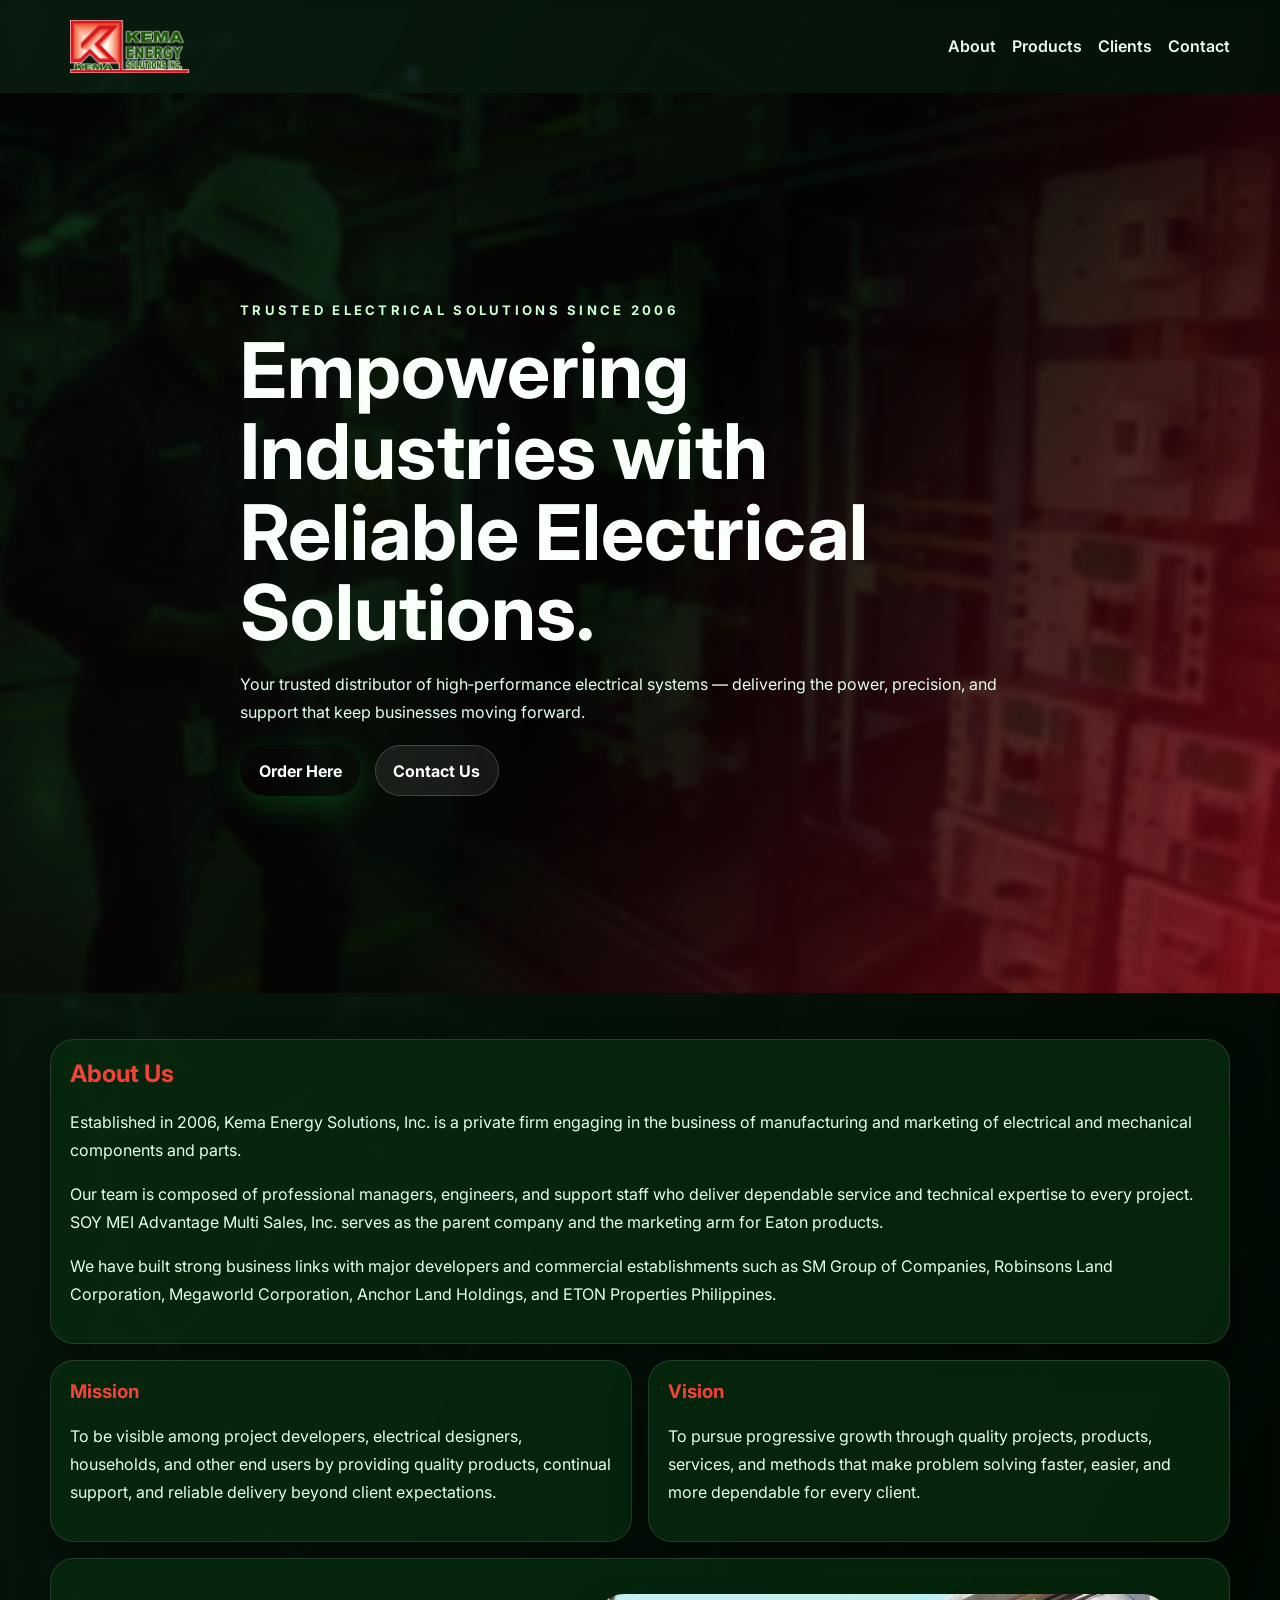
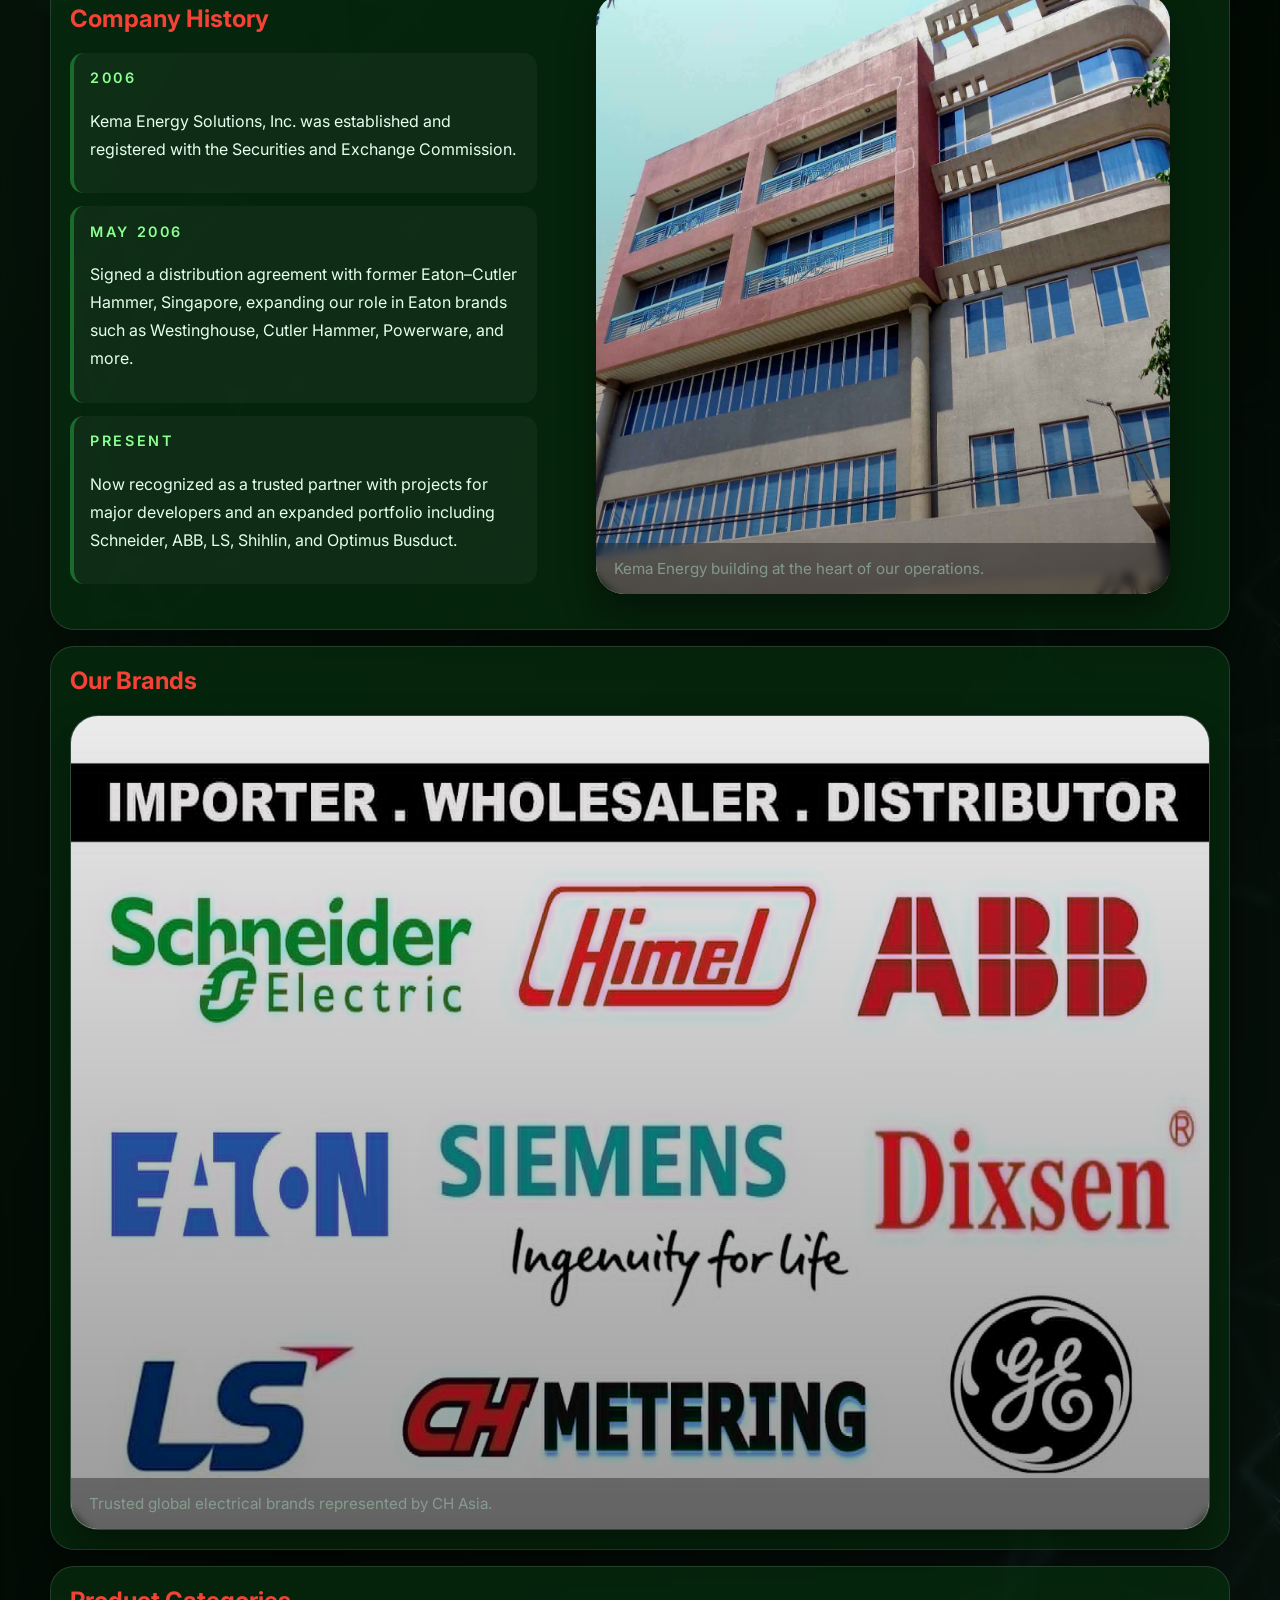
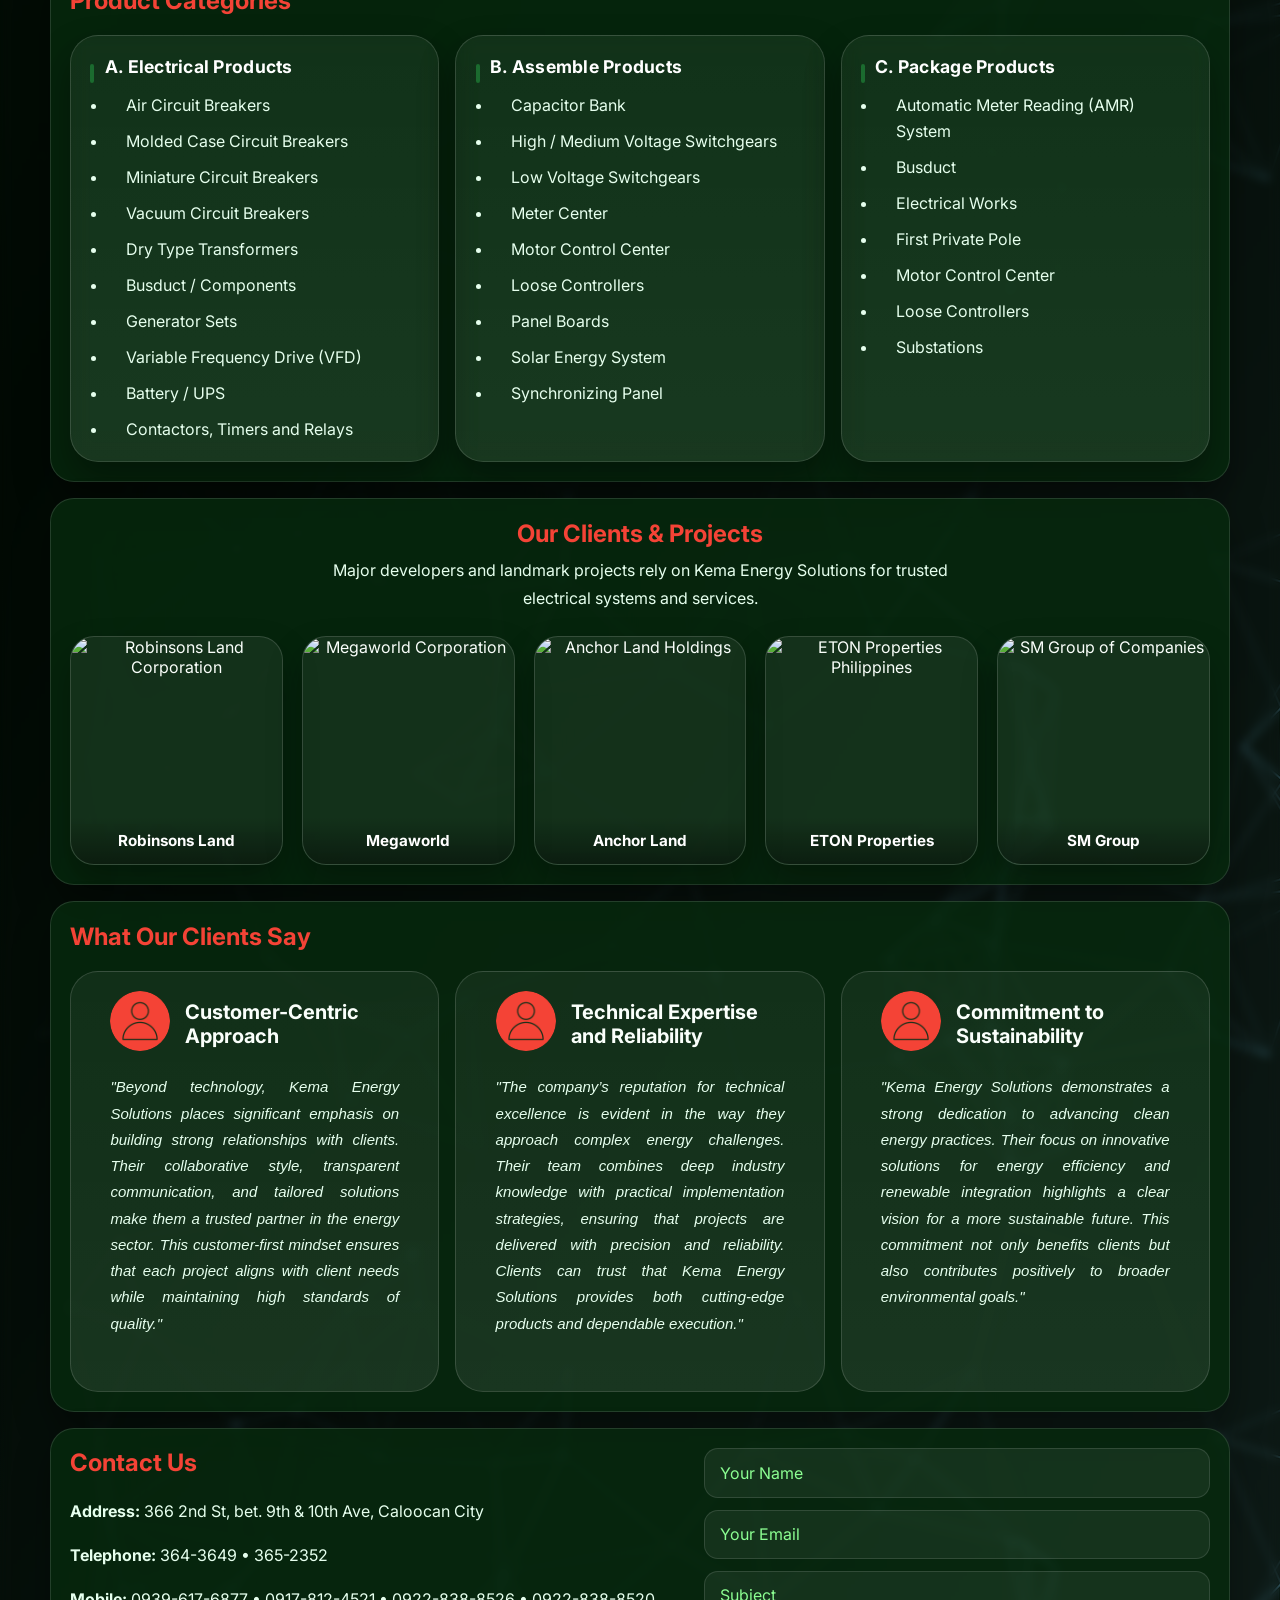
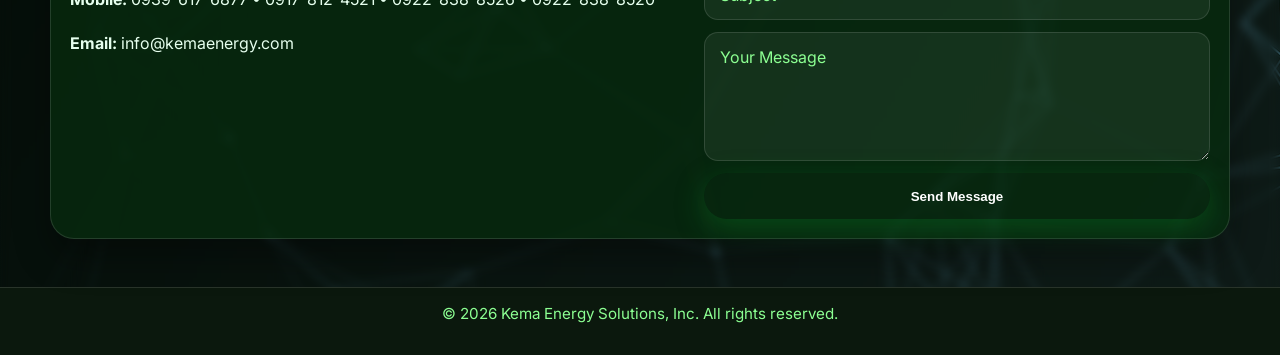
==== commit a8aa3105: "Add files via upload" ====
--- a/index.html
+++ b/index.html
@@ -92,6 +92,14 @@
         </div>
       </section>
 
+      <section id="products" class="panel brands-panel">
+        <h2>Our Brands</h2>
+        <figure class="brands-figure">
+          <img src="Brands.jpg" alt="CH Asia brands showcase" />
+          <figcaption>Trusted global electrical brands represented by CH Asia.</figcaption>
+        </figure>
+      </section>
+      
       <section class="panel">
         <h2>Product Categories</h2>
         <div class="categories-grid">
@@ -197,8 +205,6 @@
           <p><strong>Mobile:</strong> 0939-617-6877 • 0917-812-4521 • 0922-838-8526 • 0922-838-8520</p>
           <p><strong>Email:</strong> info@kemaenergy.com</p>
 
-          <!---<iframe id="myFrame" src="https://www.google.com/maps/embed?pb=!1m14!1m8!1m3!1d965.0233313327861!2d120.9855115!3d14.6506435!3m2!1i1024!2i768!4f13.1!3m3!1m2!1s0x3397b5d537555441%3A0xce23b8b61029a172!2sKEMA%20ENERGY%20SOLUTIONS%20INC!5e0!3m2!1sen!2sph!4v1782350967470!5m2!1sen!2sph" width="600" height="450" style="border:0;" allowfullscreen="" loading="lazy" referrerpolicy="strict-origin-when-cross-origin"></iframe>
-        -->
         </div>
         <form id="contactForm" class="contact-form">
           <input type="text" name="name" placeholder="Your Name" required />
--- a/style.css
+++ b/style.css
@@ -1,11 +1,11 @@
 :root {
-  --red: #1B6B2F;
-  --red-dark: #118f0d;
-  --red-soft: #f1fff3;
+  --green: #1B6B2F;
+  --green-dark: #118f0d;
+  --green-soft: #f1fff3;
   --ink: #0b180d;
   --text: #fafffb;
   --muted: #e6ffee;
-  --panel: rgba(7, 27, 11, 0.82);
+  --panel: rgba(7, 42, 14, 0.82);
   --line: rgba(255, 255, 255, 0.12);
 }
 
@@ -76,7 +76,7 @@
 
 .nav-links a:hover{
 	transform:translateY(-2px);
-  color: var(--red-dark);
+  color: var(--green-dark);
 }
 
 .hero {
@@ -121,7 +121,7 @@
   margin: 0.5rem 0 1rem;
 }
 
-h2, h3 { margin-top: 0; color: #DA1421; }
+h2, h3 { margin-top: 0; color: #F44336; }
 
 .lead, .panel p, .category-card li, .timeline-item p {
   color: var(--muted);
@@ -146,7 +146,7 @@
 }
 
 .btn-primary {
-  background: linear-gradient(135deg, var(--red));
+  background: linear-gradient(135deg, var(--green));
   color: #fff;
   box-shadow: 0 9px 30px rgba(12, 139, 44, 0.35);
 }
@@ -202,13 +202,13 @@
   padding: 1rem;
   font-weight: 700;
   color: #fff;
-  border-left: 4px solid var(--red);
+  border-left: 4px solid var(--green);
 }
 
 .category-card {
   padding: 1.2rem;
   border-radius: 28px;
-  background: linear-gradient(180deg, rgba(255,255,255,0.05), rgba(255,255,255,0.08));
+  background: linear-gradient(180deg, rgba(255, 255, 255, 0.05), rgba(255,255,255,0.08));
   border: 1px solid rgba(255,255,255,0.14);
 }
 
@@ -228,7 +228,7 @@
   top: 0.55rem;
   width: 4px;
   height: 1.15rem;
-  background: var(--red);
+  background: var(--green);
   border-radius: 999px;
 }
 
@@ -248,7 +248,7 @@
 .category-card li::before {
   position: absolute;
   left: 0;
-  color: var(--red);
+  color: var(--green);
   font-size: 1.1rem;
   line-height: 1;
 }
@@ -307,7 +307,7 @@
 
 .timeline-item {
   padding: 0.9rem 1rem;
-  border-left: 4px solid var(--red);
+  border-left: 4px solid var(--green);
   background: rgba(255, 255, 255, 0.04);
   border-radius: 14px;
 }
@@ -507,7 +507,7 @@
   border-radius: 14px;
   padding: 0.95rem 1rem;
   background: var(--panel);
-  color: var(--red);
+  color: var(--green);
   font: inherit;
 }
 
@@ -524,6 +524,9 @@
   flex-direction: column;
   justify-content: space-between;
   transition: transform 0.25s ease, border-color 0.25s ease, box-shadow 0.25s ease;
+  border-radius: 28px;
+  background: linear-gradient(180deg, rgba(255, 255, 255, 0.05), rgba(255,255,255,0.08));
+  border: 1px solid rgba(255,255,255,0.14);
 }
 
 .product-card:hover {
@@ -558,7 +561,7 @@
 .checkbox-label input {
   width: 26px;
   height: auto;
-  accent-color: var(--red);
+  accent-color: var(--green);
   cursor: pointer;
 }
 
@@ -717,7 +720,7 @@
   }
 }
 
-@media (max-width: 412px) {
+@media (max-width: 460px) {
   .logo img {
     display:none;
   }
@@ -757,7 +760,7 @@
   border: none;
   outline: none;
   background-color: rgba(4, 31, 3, 0.808);
-  color: var(--red);
+  color: var(--green);
   padding: 15px;
   border-radius: 30px;
   font-size: 25px;
@@ -789,6 +792,13 @@
   display: grid;
   grid-template-columns: repeat(auto-fit, minmax(280px, 1fr));
   gap: 1rem;
+}
+
+.staff-card {
+  padding: 1.2rem;
+  border-radius: 28px;
+  background: linear-gradient(180deg, rgba(255, 255, 255, 0.05), rgba(255,255,255,0.08));
+  border: 1px solid rgba(255,255,255,0.14);
 }
 
 .staff-card h4, .staff-card p {
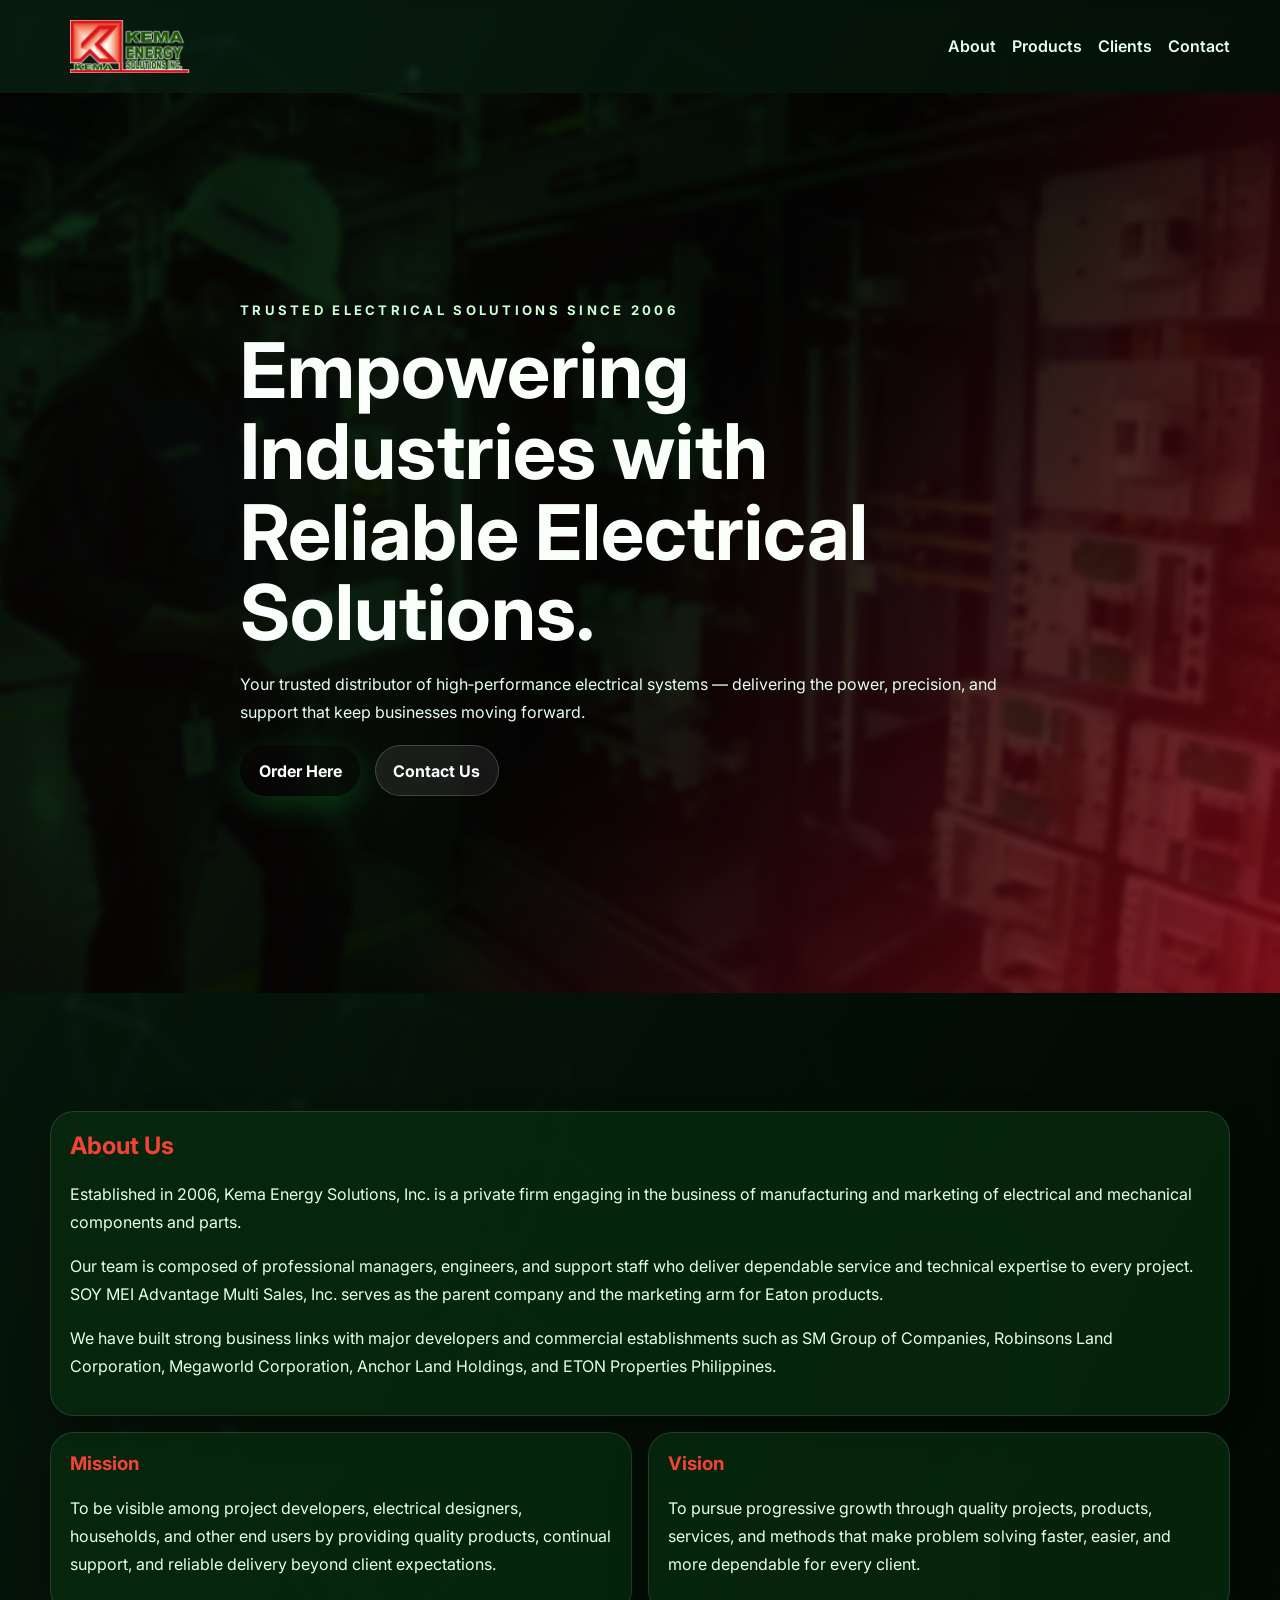
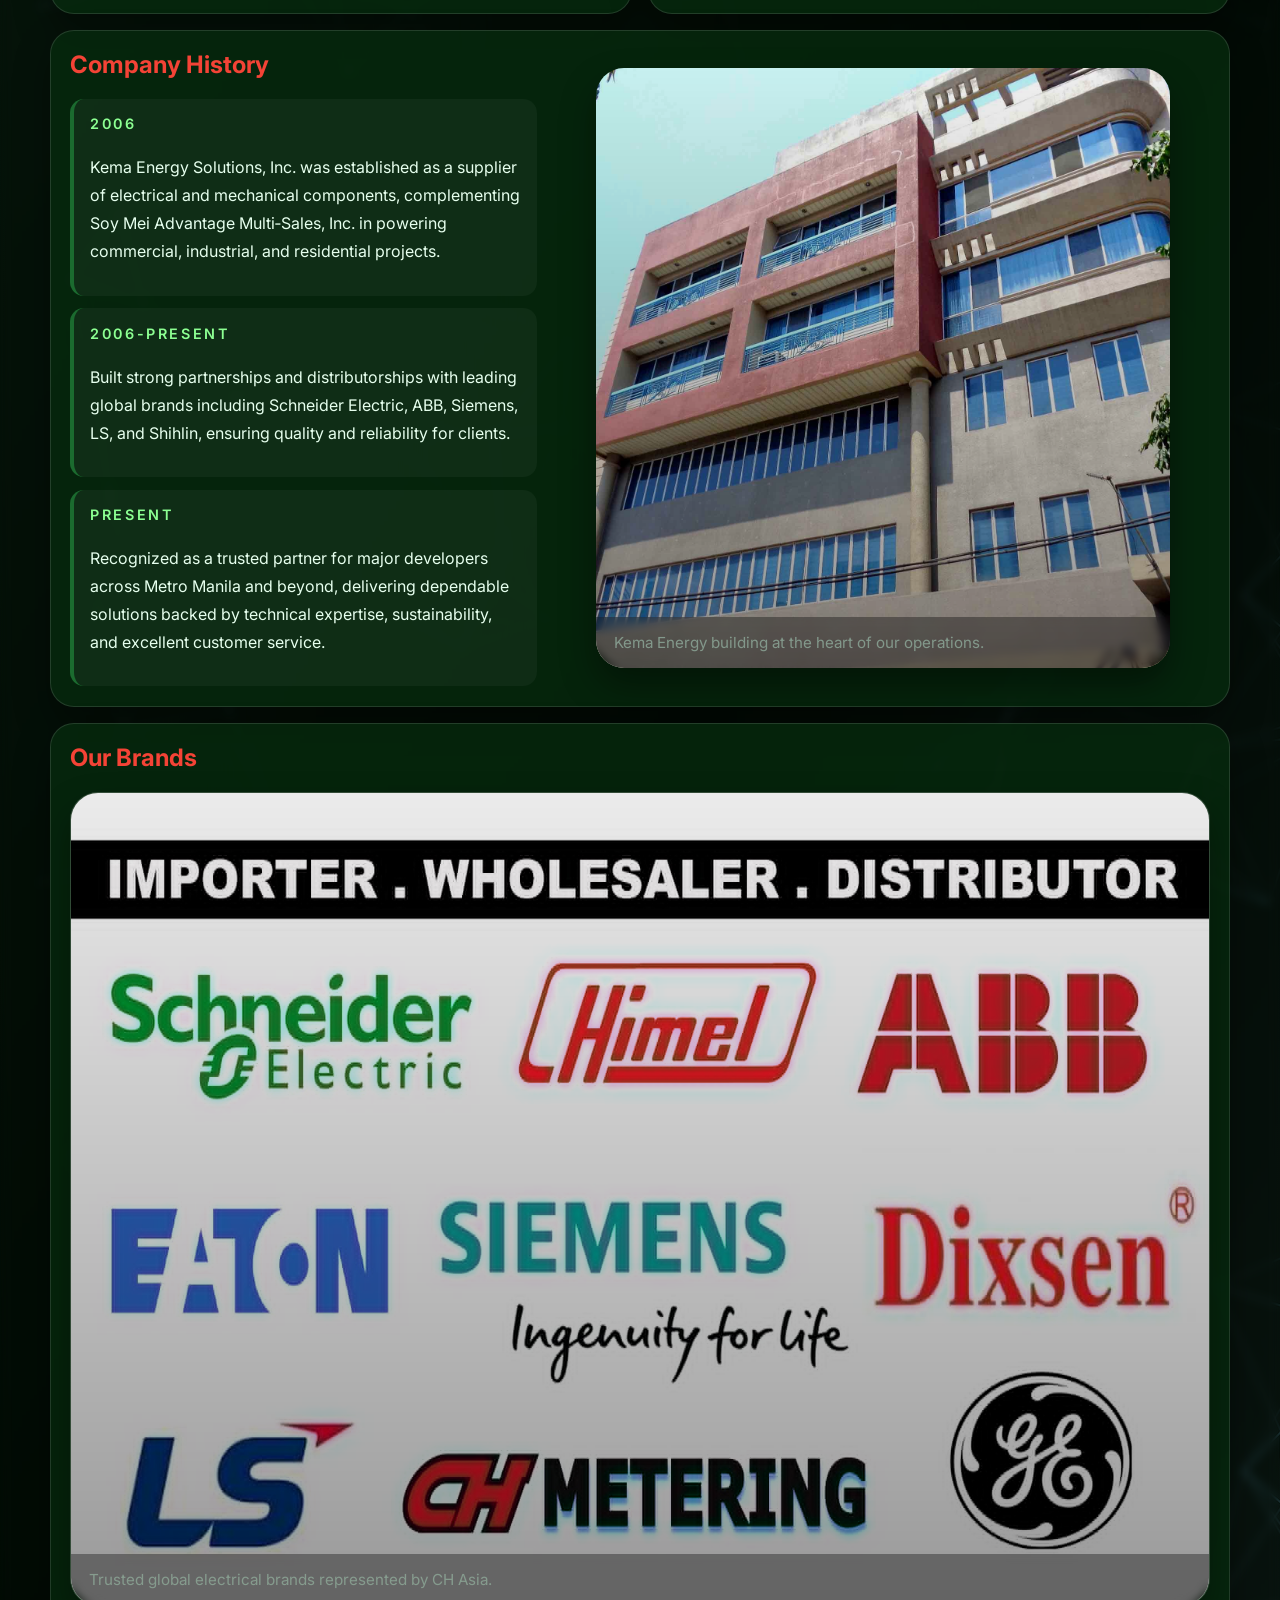
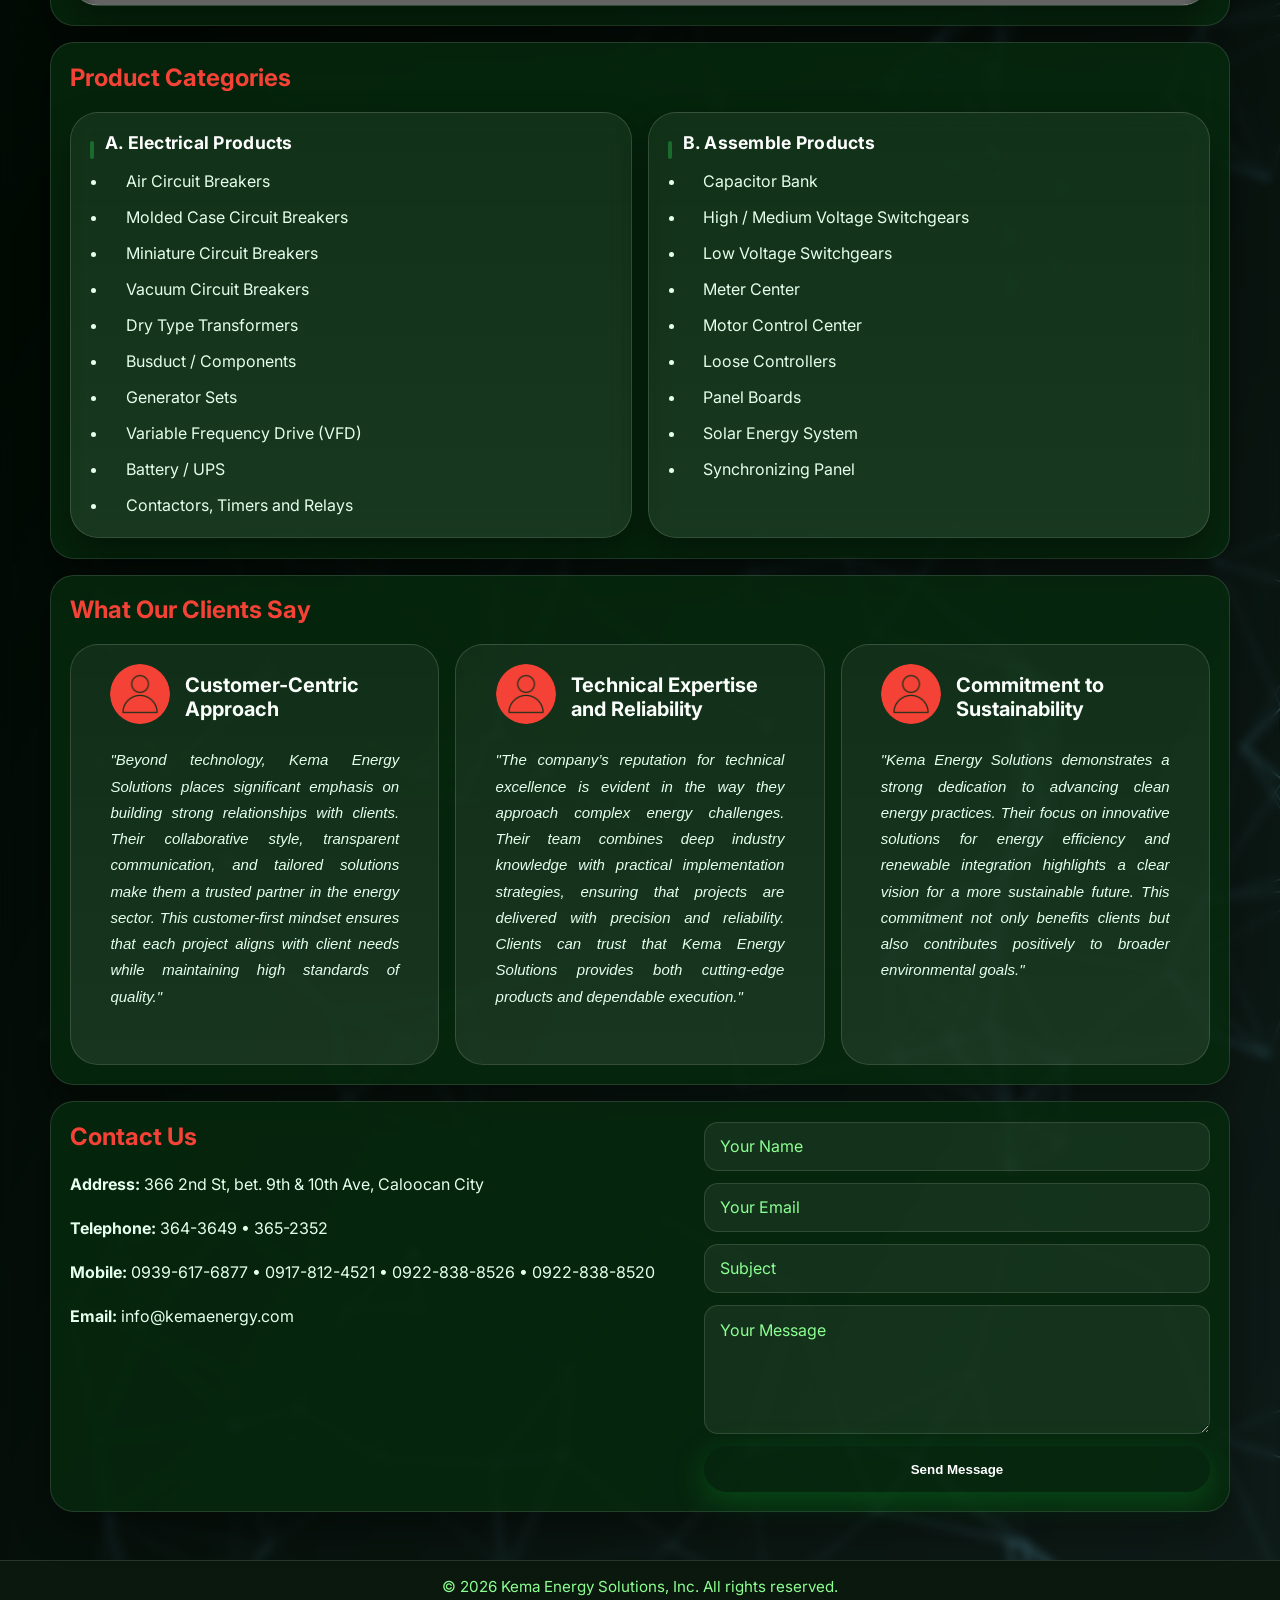
==== commit 55370db3: "Add files via upload" ====
--- a/index.html
+++ b/index.html
@@ -47,6 +47,11 @@
       </div>
     </header>
 
+    <nav id="navbar2" class="navbar2">
+      <div class="container navbar-inner">
+      </div>
+    </nav>
+
     <main class="container content-stack">
       <section id="about" class="panel">
         <h2>About Us</h2>
@@ -73,15 +78,15 @@
             <div class="timeline">
               <article class="timeline-item">
                 <span>2006</span>
-                <p>Kema Energy Solutions, Inc. was established and registered with the Securities and Exchange Commission.</p>
+                <p>Kema Energy Solutions, Inc. was established as a supplier of electrical and mechanical components, complementing Soy Mei Advantage Multi‑Sales, Inc. in powering commercial, industrial, and residential projects.</p>
               </article>
               <article class="timeline-item">
-                <span>May 2006</span>
-                <p>Signed a distribution agreement with former Eaton–Cutler Hammer, Singapore, expanding our role in Eaton brands such as Westinghouse, Cutler Hammer, Powerware, and more.</p>
+                <span>2006-Present</span>
+                <p>Built strong partnerships and distributorships with leading global brands including Schneider Electric, ABB, Siemens, LS, and Shihlin, ensuring quality and reliability for clients.</p>
               </article>
               <article class="timeline-item">
                 <span>Present</span>
-                <p>Now recognized as a trusted partner with projects for major developers and an expanded portfolio including Schneider, ABB, LS, Shihlin, and Optimus Busduct.</p>
+                <p>Recognized as a trusted partner for major developers across Metro Manila and beyond, delivering dependable solutions backed by technical expertise, sustainability, and excellent customer service.</p>
               </article>
             </div>
           </div>
@@ -132,50 +137,9 @@
               <li>Synchronizing Panel</li>
             </ul>
           </article>
-          <article class="category-card">
-            <h3>C. Package Products</h3>
-            <ul>
-              <li>Automatic Meter Reading (AMR) System</li>
-              <li>Busduct</li>
-              <li>Electrical Works</li>
-              <li>First Private Pole</li>
-              <li>Motor Control Center</li>
-              <li>Loose Controllers</li>
-              <li>Substations</li>
-            </ul>
-          </article>
-        </div>
-      </section>
-
-      <section id="clients" class="panel clients-panel">
-        <div class="clients-header">
-          <h2>Our Clients & Projects</h2>
-          <p>Major developers and landmark projects rely on Kema Energy Solutions for trusted electrical systems and services.</p>
-        </div>
-        <div class="clients-grid">
-          <article class="client-card">
-            <img src="https://thf.bing.com/th/id/R.593690ce3cf865e38695d0bb524f276b?rik=jnpHRfp%2bqIAYFQ&riu=http%3a%2f%2fwww.itechsolutionph.com%2fuploads%2f5%2f9%2f8%2f9%2f5989938%2fpublished%2frobinsons-land-corporation-set-to-develop-the-bonifacio-capital-district-in-taguig-city.jpg%3f1723185216&ehk=6nTAzSC8u%2fsNtEeo4DVpnFitY3ImeBIc8H4f%2bmi6HOo%3d&risl=&pid=ImgRaw&r=0" alt="Robinsons Land Corporation" />
-            <h3>Robinsons Land</h3>
-          </article>
-          <article class="client-card">
-            <img src="https://tse1.mm.bing.net/th/id/OIP.PyMtwp8PqZiQ_fIYYGrrogHaEa?r=0&cb=thfc1falcon2&rs=1&pid=ImgDetMain&o=7&rm=3" alt="Megaworld Corporation" />
-            <h3>Megaworld</h3>
-          </article>
-          <article class="client-card">
-            <img src="https://tse4.mm.bing.net/th/id/OIP.uY5tsgYJmYg7TLG-lJ3mUwHaFP?r=0&cb=thfc1falcon2&w=1024&h=724&rs=1&pid=ImgDetMain&o=7&rm=3" alt="Anchor Land Holdings" />
-            <h3>Anchor Land</h3>
-          </article>
-          <article class="client-card">
-            <img src="https://www.bworldonline.com/wp-content/uploads/2024/10/Eton-Properties-logo-1024x576.jpg" alt="ETON Properties Philippines" />
-            <h3>ETON Properties</h3>
-          </article>
-          <article class="client-card">
-            <img src="https://media.assettype.com/tribune/2026-04-16/8enwl5gx/sm.jpg?w=1024&auto=format%2Ccompress&fit=max" alt="SM Group of Companies" />
-            <h3>SM Group</h3>
-          </article>
-        </div>
-      </section>
-      
+        </div>
+      </section>
+
 <section class="panel">
         <h2>What Our Clients Say</h2>
         <div class="staff">
--- a/style.css
+++ b/style.css
@@ -39,6 +39,7 @@
   
 }
 
+
 .navbar-inner {
   display: flex;
   justify-content: space-between;
@@ -89,6 +90,7 @@
     linear-gradient(135deg, rgba(9, 4, 6, 0.85), rgba(168, 16, 38, 0.68)),
     url('herosection.jpg') center/cover no-repeat;
   overflow: hidden;
+
 }
 
 .hero-overlay {
@@ -688,9 +690,6 @@
     grid-template-columns: 1fr;
   }
 
-  .history-figure {
-    min-height: 280px;
-  }
 }
 
 @media (max-width: 760px) {
@@ -705,11 +704,6 @@
 
   h1 {
     font-size: 2.35rem;
-  }
-
-  .history-figure {
-
-    height:auto;
   }
 }
 
@@ -829,3 +823,121 @@
   margin-left: 20px;
 
 }
+
+
+.product-card-head {
+  display: flex;
+  align-items: center;
+  justify-content: space-between;
+  gap: .5rem;
+  flex-wrap: wrap;
+}
+
+.product-card-head h3,
+.product-card-head h4 {
+  flex: 1 1 180px;
+  min-width: 0;
+  overflow-wrap: break-word;
+}
+
+.qty-label {
+  flex-shrink: 0;
+}
+
+/* ================================
+   EXTRA SMALL SCREENS (≤ 360px)
+   Fix layout break at ~320px
+================================ */
+@media (max-width: 360px) {
+
+  body {
+    font-size: 14px;
+  }
+
+  .container {
+    width: calc(100% - 1rem);
+  }
+
+  /* HERO TEXT */
+  h1 {
+    font-size: 1.8rem;
+    line-height: 1.15;
+  }
+
+  .hero-content {
+    padding: 2rem 0;
+  }
+
+  /* NAV */
+  .nav-links {
+
+    align-items: center;
+    gap: 0.5rem;
+  }
+
+  .logo img {
+    width: 7rem;
+  }
+
+  /* GRID FIXES (most important part) */
+  .categories-grid,
+  .clients-grid,
+  .products-grid,
+  .staff,
+  .cards-grid {
+    grid-template-columns: 1fr !important;
+  }
+
+  /* FIX MIN WIDTH CARDS */
+  .category-card,
+  .product-card,
+  .staff-card,
+  .client-card {
+    min-width: 0;
+  }
+
+  /* PRODUCT CARD TEXT */
+  .product-card-head {
+    flex-direction: column;
+    align-items: flex-start;
+  }
+
+  .qty-label {
+    font-size: 13px;
+  }
+
+  .qty-input {
+    width: 2.5rem;
+  }
+
+  /* BUTTONS */
+  .btn {
+    width: 100%;
+    justify-content: center;
+    padding: 0.8rem;
+  }
+
+  /* HISTORY LAYOUT */
+  .history-grid {
+    grid-template-columns: 1fr !important;
+  }
+
+  .history-figure {
+    height: 280px;
+  }
+
+  /* CONTACT */
+  .contact-panel {
+    grid-template-columns: 1fr !important;
+  }
+
+  /* POPUP */
+  .popup-card {
+    width: 95%;
+  }
+
+  /* REMOVE OVERFLOW RISK */
+  * {
+    word-break: break-word;
+  }
+}
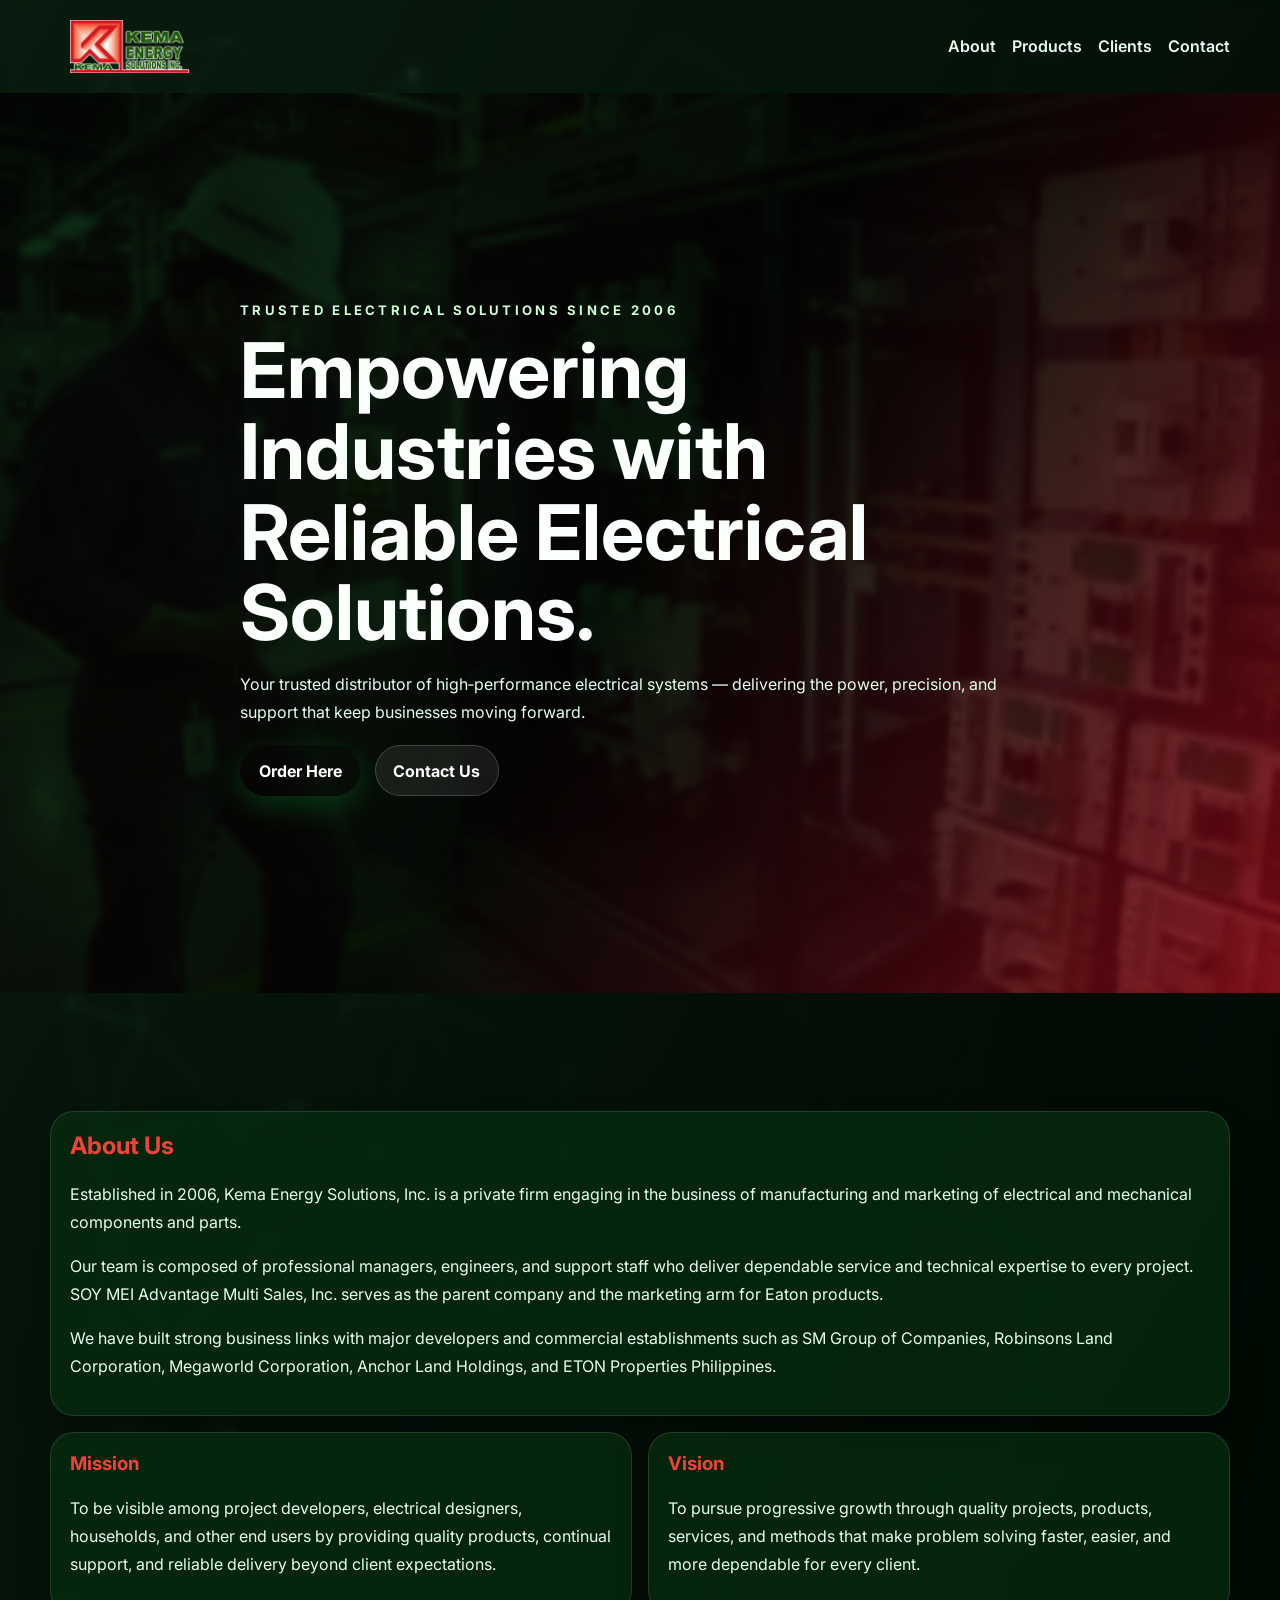
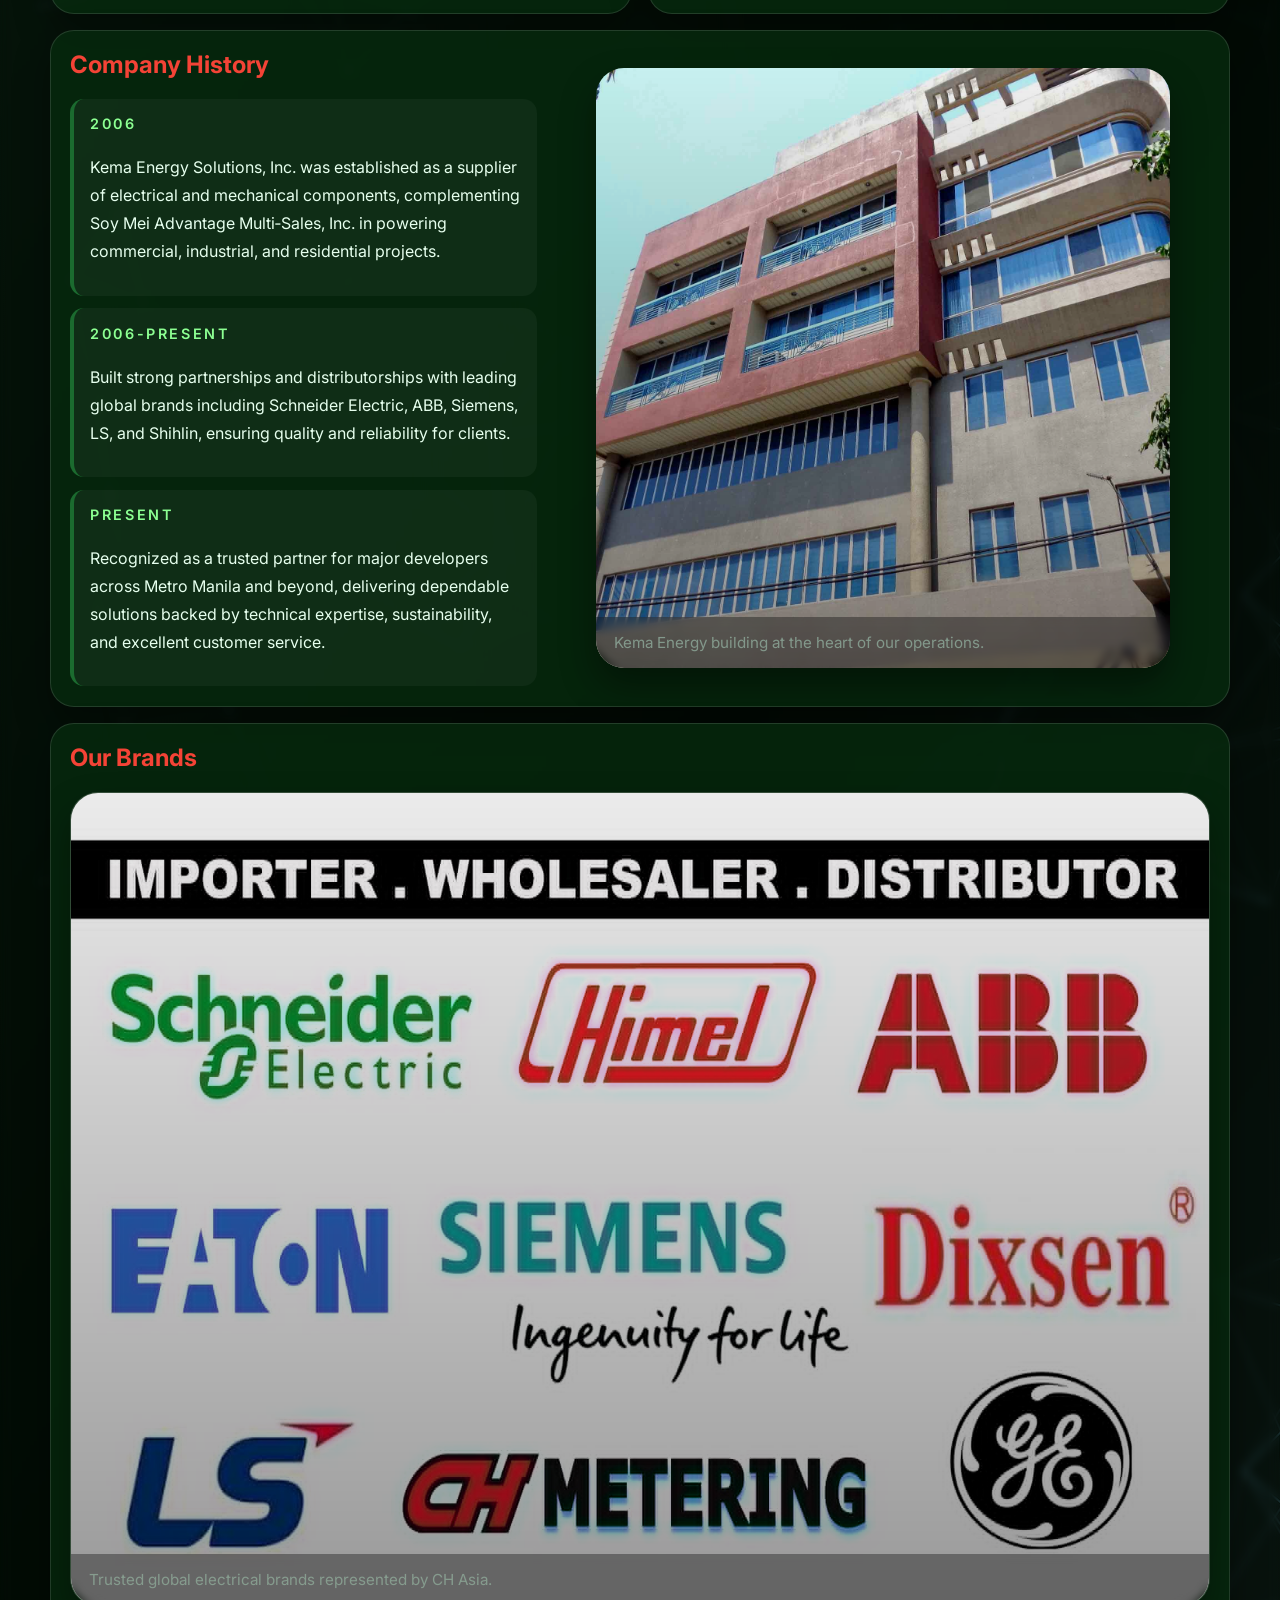
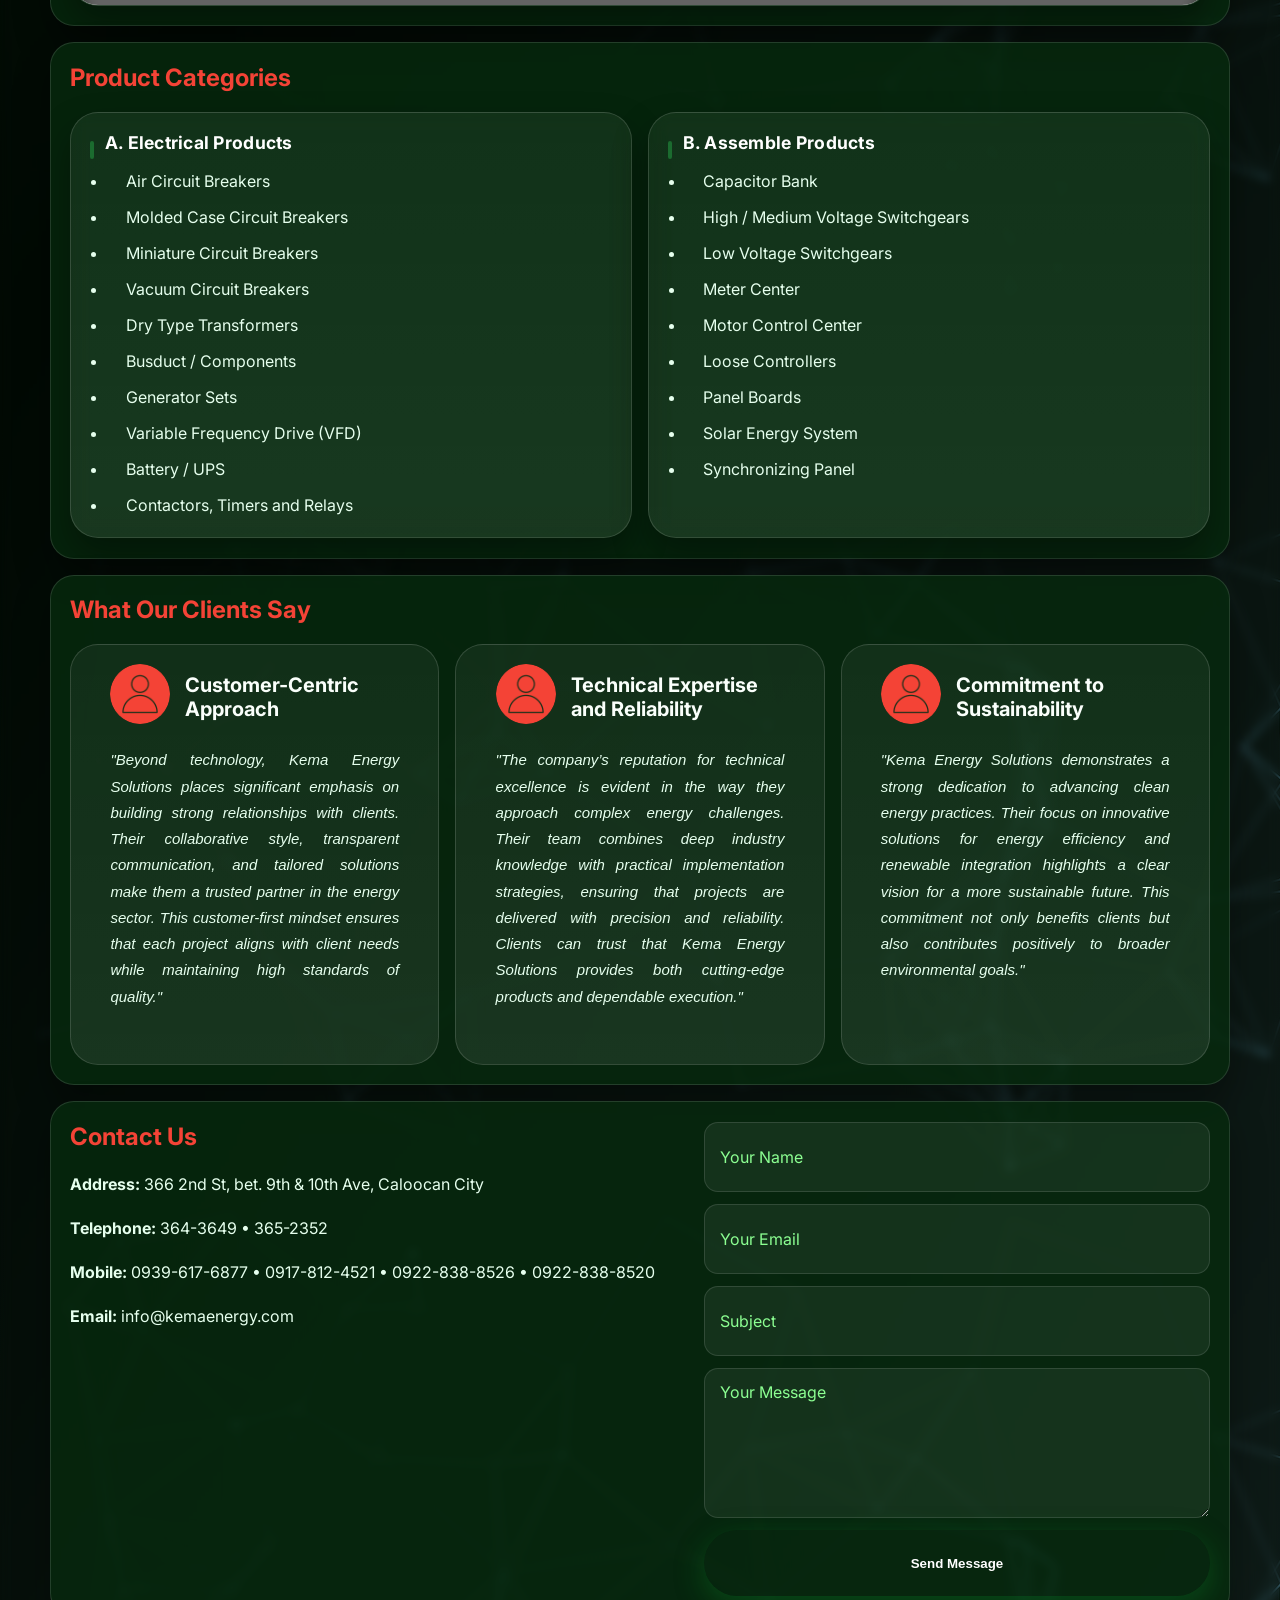
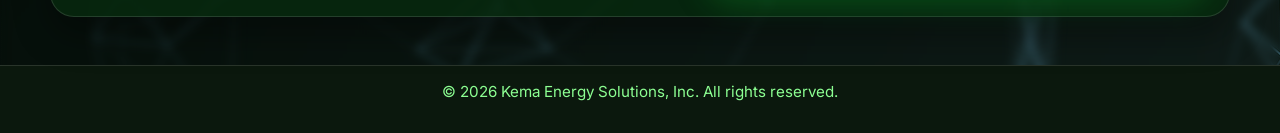
==== commit 1cc63ab7: "Add files via upload" ====
--- a/index.html
+++ b/index.html
@@ -168,6 +168,7 @@
           <p><strong>Telephone:</strong> 364-3649 • 365-2352</p>
           <p><strong>Mobile:</strong> 0939-617-6877 • 0917-812-4521 • 0922-838-8526 • 0922-838-8520</p>
           <p><strong>Email:</strong> info@kemaenergy.com</p>
+          <iframe id="MyFrame" src="https://www.google.com/maps/embed?pb=!1m18!1m12!1m3!1d3860.0913265515323!2d120.98330407510709!3d14.650756985841522!2m3!1f0!2f0!3f0!3m2!1i1024!2i768!4f13.1!3m3!1m2!1s0x3397b5d537555441%3A0xce23b8b61029a172!2sKEMA%20ENERGY%20SOLUTIONS%20INC!5e0!3m2!1sen!2sph!4v1782444605418!5m2!1sen!2sph" width="600" height="450" style="border:0;" allowfullscreen="" loading="lazy" referrerpolicy="strict-origin-when-cross-origin"></iframe>
 
         </div>
         <form id="contactForm" class="contact-form">
--- a/style.css
+++ b/style.css
@@ -844,10 +844,6 @@
   flex-shrink: 0;
 }
 
-/* ================================
-   EXTRA SMALL SCREENS (≤ 360px)
-   Fix layout break at ~320px
-================================ */
 @media (max-width: 360px) {
 
   body {
@@ -858,7 +854,6 @@
     width: calc(100% - 1rem);
   }
 
-  /* HERO TEXT */
   h1 {
     font-size: 1.8rem;
     line-height: 1.15;
@@ -868,7 +863,6 @@
     padding: 2rem 0;
   }
 
-  /* NAV */
   .nav-links {
 
     align-items: center;
@@ -879,7 +873,6 @@
     width: 7rem;
   }
 
-  /* GRID FIXES (most important part) */
   .categories-grid,
   .clients-grid,
   .products-grid,
@@ -888,7 +881,6 @@
     grid-template-columns: 1fr !important;
   }
 
-  /* FIX MIN WIDTH CARDS */
   .category-card,
   .product-card,
   .staff-card,
@@ -896,7 +888,6 @@
     min-width: 0;
   }
 
-  /* PRODUCT CARD TEXT */
   .product-card-head {
     flex-direction: column;
     align-items: flex-start;
@@ -910,14 +901,12 @@
     width: 2.5rem;
   }
 
-  /* BUTTONS */
   .btn {
     width: 100%;
     justify-content: center;
     padding: 0.8rem;
   }
 
-  /* HISTORY LAYOUT */
   .history-grid {
     grid-template-columns: 1fr !important;
   }
@@ -926,18 +915,37 @@
     height: 280px;
   }
 
-  /* CONTACT */
   .contact-panel {
     grid-template-columns: 1fr !important;
   }
 
-  /* POPUP */
   .popup-card {
     width: 95%;
   }
 
-  /* REMOVE OVERFLOW RISK */
   * {
     word-break: break-word;
   }
-}+}
+
+iframe {
+  width: 100%;
+  max-width: 100%;
+  height: 250px;
+  display: block;
+  margin: 0 auto;
+  border-radius: 24px;
+}
+
+@media (max-width: 768px) {
+  iframe {
+    width: 100%;
+    height: 200px;
+  }
+}
+
+@media (max-width: 480px) {
+  iframe {
+    height: 180px;
+  }
+}
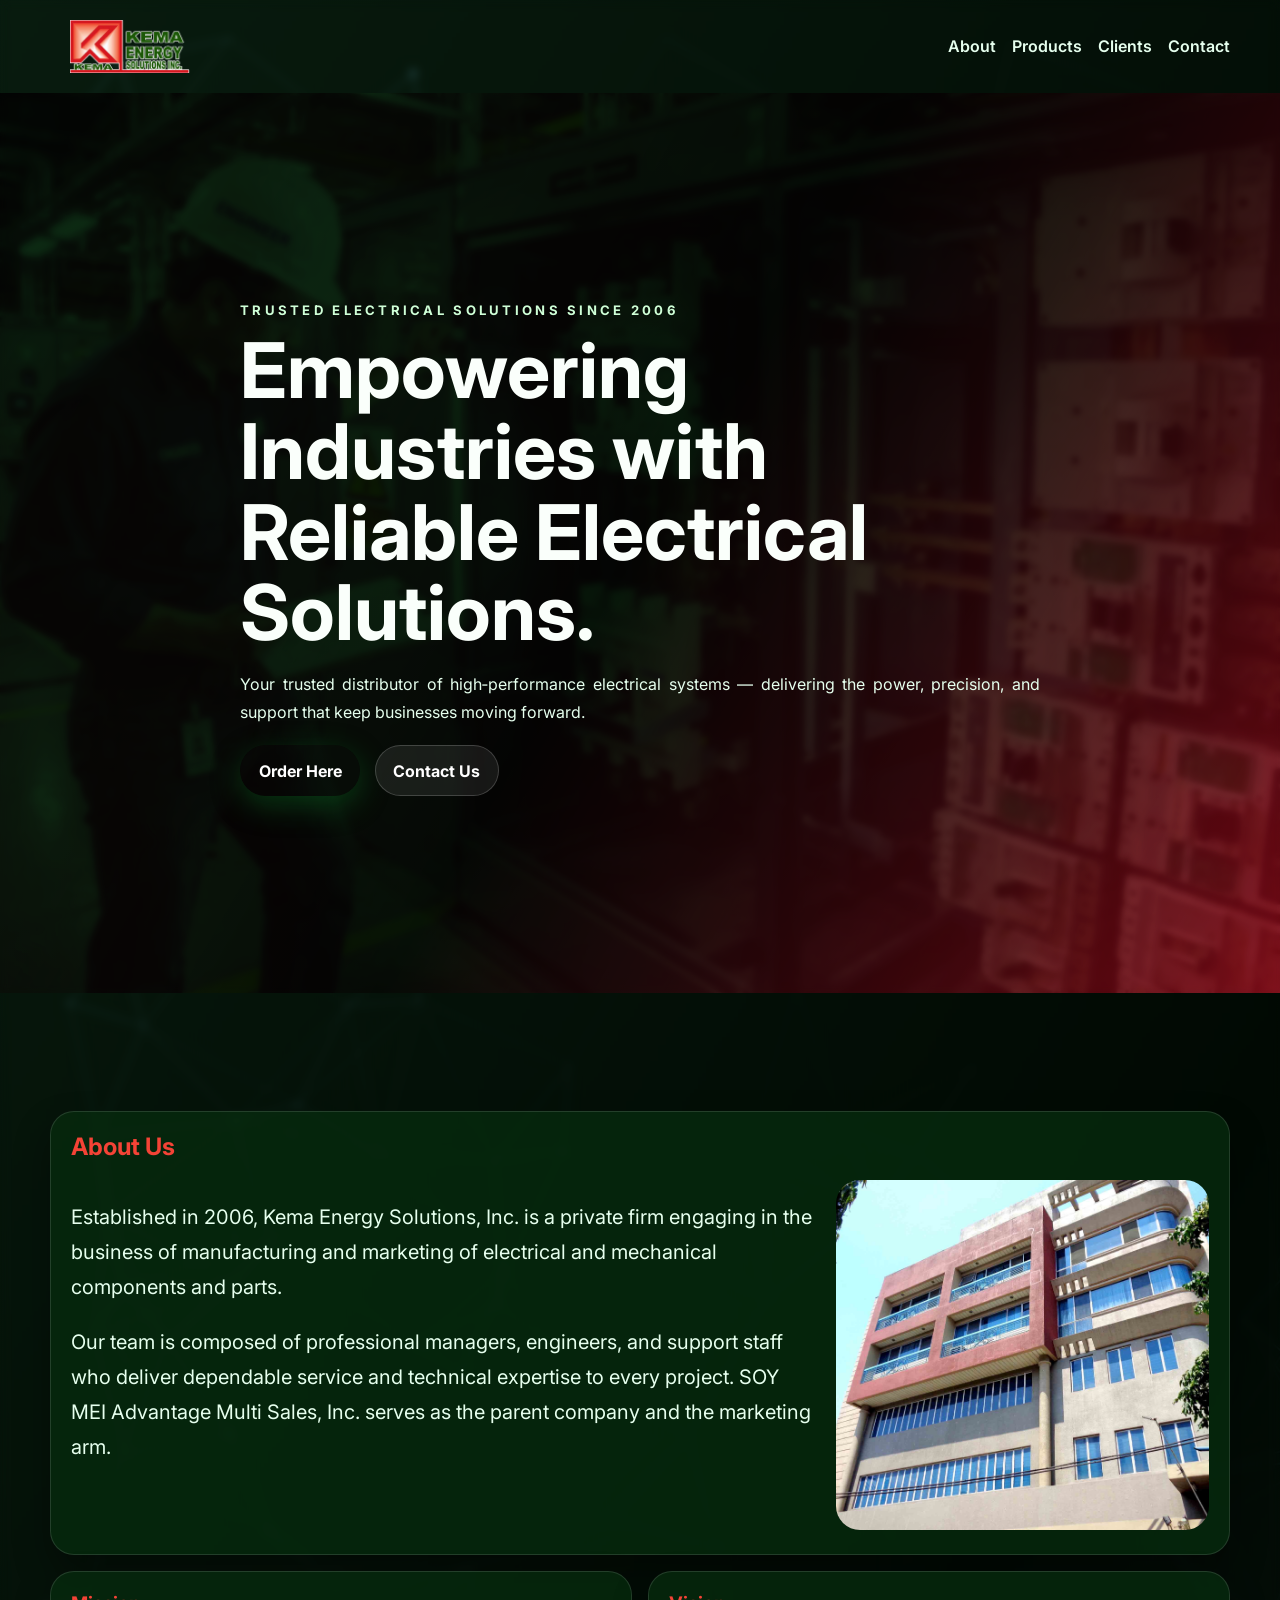
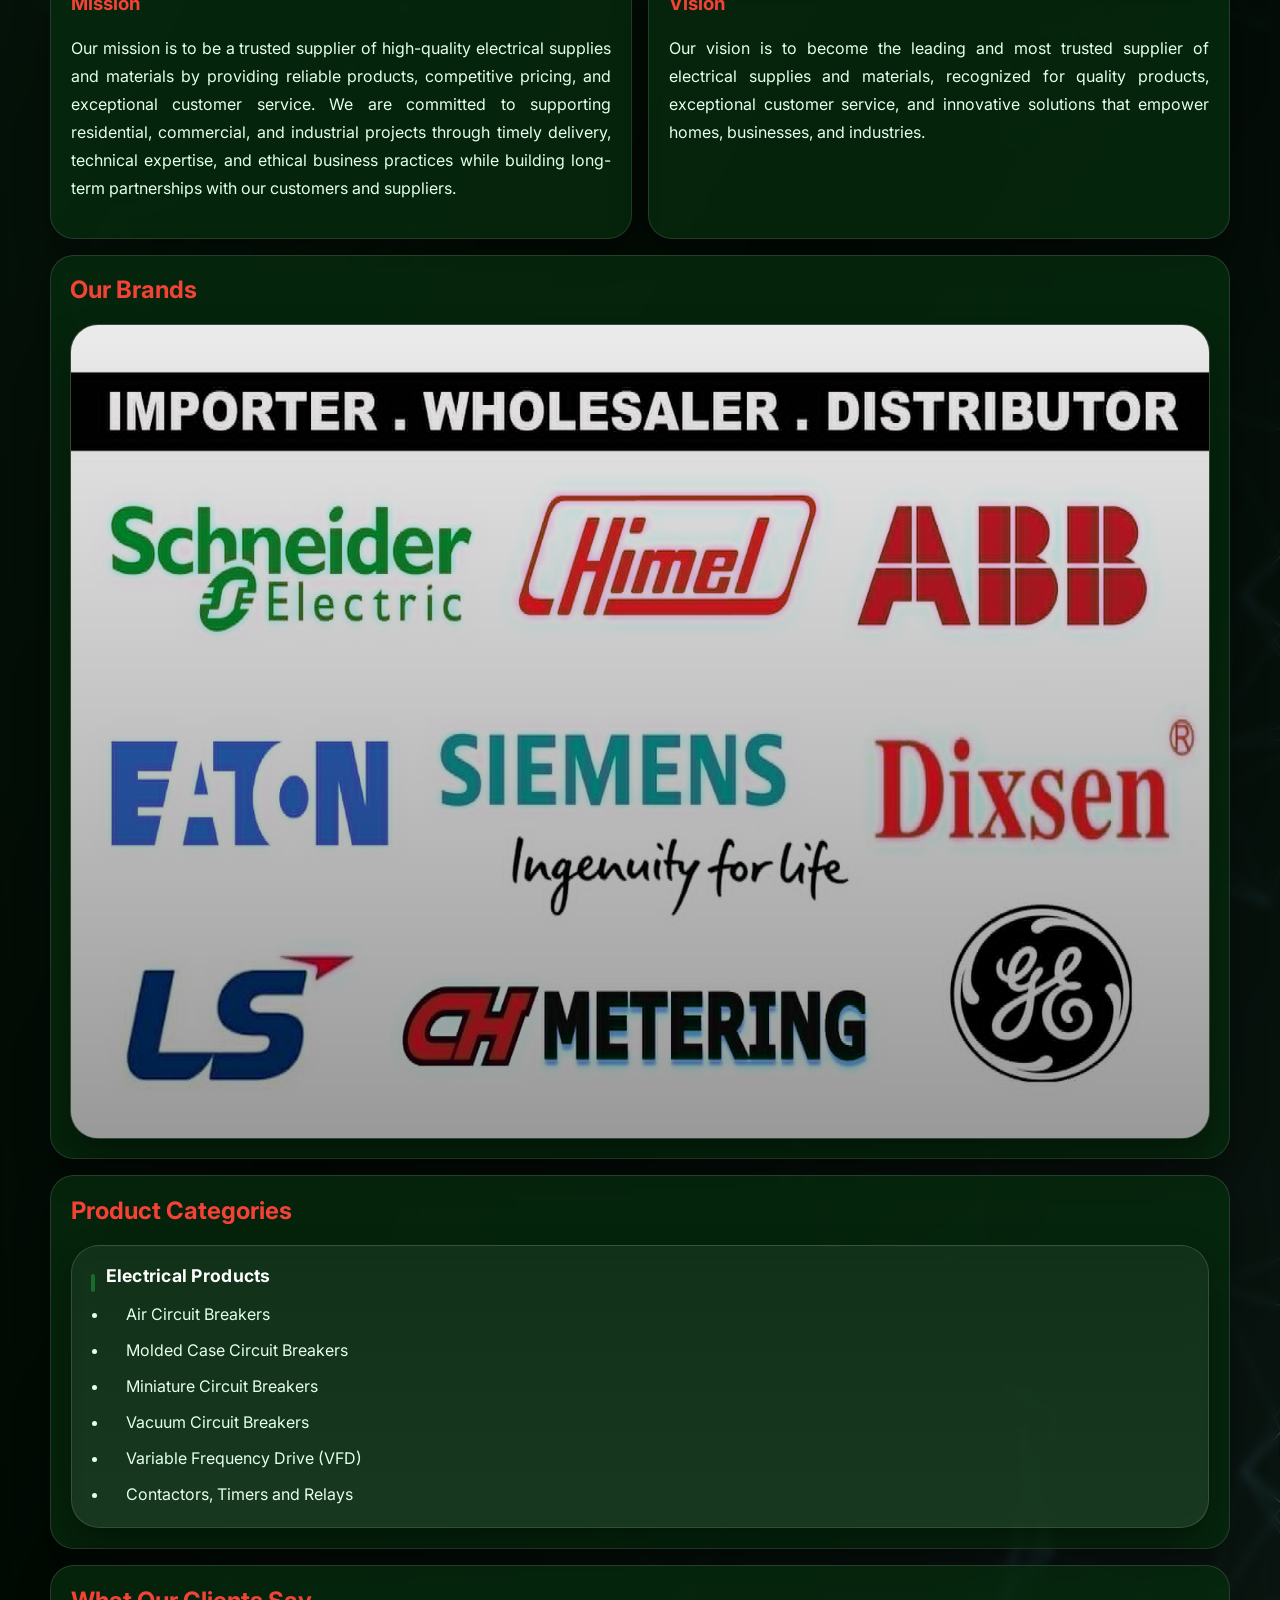
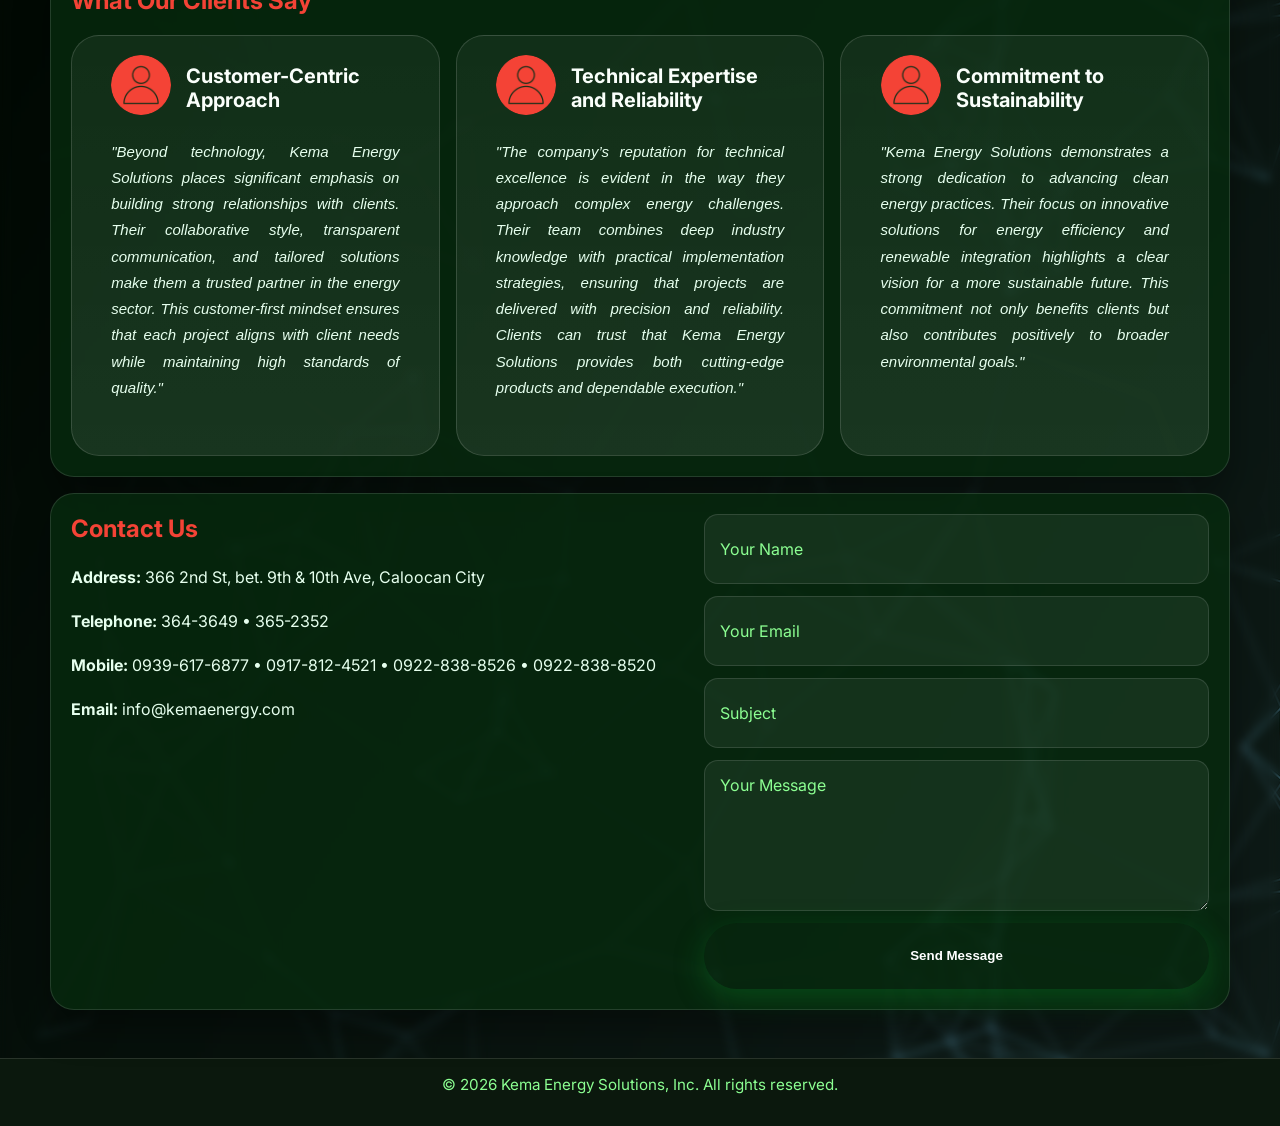
==== commit cc399d14: "Add files via upload" ====
--- a/index.html
+++ b/index.html
@@ -54,54 +54,39 @@
 
     <main class="container content-stack">
       <section id="about" class="panel">
-        <h2>About Us</h2>
-        <p>Established in 2006,  Kema Energy Solutions, Inc. is a private firm engaging in the business of manufacturing and marketing of electrical and mechanical components and parts.</p>
-        <p>Our team is composed of professional managers, engineers, and support staff who deliver dependable service and technical expertise to every project. SOY MEI Advantage Multi Sales, Inc. serves as the parent company and the marketing arm for Eaton products.</p>
-        <p>We have built strong business links with major developers and commercial establishments such as SM Group of Companies, Robinsons Land Corporation, Megaworld Corporation, Anchor Land Holdings, and ETON Properties Philippines.</p>
-      </section>
+  <h2>About Us</h2>
+
+  <div class="about-columns">
+    <div class="about-text">
+      <p>Established in 2006, Kema Energy Solutions, Inc. is a private firm engaging in the business of manufacturing and marketing of electrical and mechanical components and parts.</p>
+
+      <p>Our team is composed of professional managers, engineers, and support staff who deliver dependable service and technical expertise to every project. SOY MEI Advantage Multi Sales, Inc. serves as the parent company and the marketing arm.</p>
+    </div>
+
+    <figure class="history-figure">
+      <img src="kemabuilding.jpg" alt="Kema building" />
+    </figure>
+  </div>
+</section>
 
       <section class="grid two-col">
         <article class="panel">
           <h3>Mission</h3>
-          <p>To be visible among project developers, electrical designers, households, and other end users by providing quality products, continual support, and reliable delivery beyond client expectations.</p>
+          <p>Our mission is to be a trusted supplier of high-quality electrical supplies and materials by providing reliable products, 
+competitive pricing, and exceptional customer service. We are committed to supporting residential, commercial, and industrial projects 
+through timely delivery, technical expertise, and ethical business practices while building long-term partnerships with our customers and suppliers.</p>
         </article>
         <article class="panel">
           <h3>Vision</h3>
-          <p>To pursue progressive growth through quality projects, products, services, and methods that make problem solving faster, easier, and more dependable for every client.</p>
+          <p>Our vision is to become the leading and most trusted supplier of electrical supplies and materials, recognized for quality products, exceptional 
+customer service, and innovative solutions that empower homes, businesses, and industries.</p>
         </article>
-      </section>
-
-      <section id="history" class="panel">
-        <div class="history-grid">
-          <div class="history-copy">
-            <h2>Company History</h2>
-            <div class="timeline">
-              <article class="timeline-item">
-                <span>2006</span>
-                <p>Kema Energy Solutions, Inc. was established as a supplier of electrical and mechanical components, complementing Soy Mei Advantage Multi‑Sales, Inc. in powering commercial, industrial, and residential projects.</p>
-              </article>
-              <article class="timeline-item">
-                <span>2006-Present</span>
-                <p>Built strong partnerships and distributorships with leading global brands including Schneider Electric, ABB, Siemens, LS, and Shihlin, ensuring quality and reliability for clients.</p>
-              </article>
-              <article class="timeline-item">
-                <span>Present</span>
-                <p>Recognized as a trusted partner for major developers across Metro Manila and beyond, delivering dependable solutions backed by technical expertise, sustainability, and excellent customer service.</p>
-              </article>
-            </div>
-          </div>
-          <figure class="history-figure">
-            <img src="kemabuilding.jpg" alt="Kema building" />
-            <figcaption>Kema Energy building at the heart of our operations.</figcaption>
-          </figure>
-        </div>
       </section>
 
       <section id="products" class="panel brands-panel">
         <h2>Our Brands</h2>
         <figure class="brands-figure">
           <img src="Brands.jpg" alt="CH Asia brands showcase" />
-          <figcaption>Trusted global electrical brands represented by CH Asia.</figcaption>
         </figure>
       </section>
       
@@ -109,32 +94,14 @@
         <h2>Product Categories</h2>
         <div class="categories-grid">
           <article class="category-card">
-            <h3>A. Electrical Products</h3>
+            <h3>Electrical Products</h3>
             <ul>
               <li>Air Circuit Breakers</li>
               <li>Molded Case Circuit Breakers</li>
               <li>Miniature Circuit Breakers</li>
               <li>Vacuum Circuit Breakers</li>
-              <li>Dry Type Transformers</li>
-              <li>Busduct / Components</li>
-              <li>Generator Sets</li>
               <li>Variable Frequency Drive (VFD)</li>
-              <li>Battery / UPS</li>
               <li>Contactors, Timers and Relays</li>
-            </ul>
-          </article>
-          <article class="category-card">
-            <h3>B. Assemble Products</h3>
-            <ul>
-              <li>Capacitor Bank</li>
-              <li>High / Medium Voltage Switchgears</li>
-              <li>Low Voltage Switchgears</li>
-              <li>Meter Center</li>
-              <li>Motor Control Center</li>
-              <li>Loose Controllers</li>
-              <li>Panel Boards</li>
-              <li>Solar Energy System</li>
-              <li>Synchronizing Panel</li>
             </ul>
           </article>
         </div>
@@ -169,7 +136,29 @@
           <p><strong>Mobile:</strong> 0939-617-6877 • 0917-812-4521 • 0922-838-8526 • 0922-838-8520</p>
           <p><strong>Email:</strong> info@kemaenergy.com</p>
           <iframe id="MyFrame" src="https://www.google.com/maps/embed?pb=!1m18!1m12!1m3!1d3860.0913265515323!2d120.98330407510709!3d14.650756985841522!2m3!1f0!2f0!3f0!3m2!1i1024!2i768!4f13.1!3m3!1m2!1s0x3397b5d537555441%3A0xce23b8b61029a172!2sKEMA%20ENERGY%20SOLUTIONS%20INC!5e0!3m2!1sen!2sph!4v1782444605418!5m2!1sen!2sph" width="600" height="450" style="border:0;" allowfullscreen="" loading="lazy" referrerpolicy="strict-origin-when-cross-origin"></iframe>
+          <style>
+iframe {
+  width: 100%;
+  max-width: 100%;
+  height: 250px;
+  display: block;
+  margin: 0 auto;
+  border-radius: 24px;
+}
 
+@media (max-width: 768px) {
+  iframe {
+    width: 100%;
+    height: 200px;
+  }
+}
+
+@media (max-width: 480px) {
+  iframe {
+    height: 180px;
+  }
+}
+</style>
         </div>
         <form id="contactForm" class="contact-form">
           <input type="text" name="name" placeholder="Your Name" required />
--- a/style.css
+++ b/style.css
@@ -128,6 +128,53 @@
 .lead, .panel p, .category-card li, .timeline-item p {
   color: var(--muted);
   line-height: 1.75;
+  text-align: justify;
+}
+
+.about-columns {
+  display: flex;
+  gap: 20px;
+  align-items: flex-start;
+}
+
+/* left column */
+.about-text {
+  flex: 2;
+}
+
+.about-text p {
+  font-size: 20px;
+  text-align:inherit;
+}
+
+/* right column (image) */
+.history-figure {
+  flex: 1;
+  margin: 0;
+}
+
+.history-figure img {
+  height: 350px;
+  object-fit: cover;
+  border-radius: 24px;
+}
+
+@media (max-width: 768px) {
+  .about-columns {
+    flex-direction: column; /* if using flex */
+    /* OR */
+    grid-template-columns: 1fr; /* if using grid */
+  }
+
+  .history-figure {
+    display: flex;
+    justify-content: center;
+  }
+
+  .history-figure img {
+    width: 80%;  /* optional: makes it look nicer on mobile */
+    height: auto;
+  }
 }
 
 .hero-buttons { display: flex; gap: 0.9rem; flex-wrap: wrap; margin-top: 1.2rem; }
@@ -178,7 +225,7 @@
 }
 
 .panel {
-  padding: 1.2rem;
+  padding: 20px;
 }
 
 .grid {
@@ -379,48 +426,7 @@
   align-items: center;
 }
 
-.history-figure {
-  position: relative;
-  overflow: hidden;
-  border-radius: 28px;
-  background: linear-gradient(180deg, rgba(255, 255, 255, 0.04), rgba(255, 255, 255, 0.06));
-  box-shadow: 0 18px 35px rgba(0, 0, 0, 0.38);
-  min-height: 360px;
-  height: 600px;
-}
-
-.history-figure img {
-  width: 100%;
-  height: 100%;
-  display: block;
-  object-fit: cover;
-  aspect-ratio: 16 / 10;
-  transition: transform 0.4s ease;
-}
-
-.history-figure:hover img {
-  transform: scale(1.03);
-}
-
-.history-figure::after {
-  content: '';
-  position: absolute;
-  inset: 0;
-  background: linear-gradient(180deg, rgba(0, 0, 0, 0.06), rgba(0, 0, 0, 0.42));
-}
-
-.history-figure figcaption {
-  position: absolute;
-  left: 0;
-  right: 0;
-  bottom: 0;
-  margin: 0;
-  padding: 1rem 1.1rem;
-  color: #dbffe9;
-  font-size: 0.95rem;
-  background: rgba(0, 0, 0, 0.35);
-  backdrop-filter: blur(4px);
-}
+
 
 .timeline-item span {
   display: inline-block;
@@ -709,7 +715,6 @@
 
 @media (max-width: 570px) {
   .history-figure {
-
     min-height:auto;
   }
 }
@@ -741,10 +746,6 @@
   width: 3rem;
   height: auto;
 }
-
-/*#myFrame{
-  border-radius: 24px;
-}*/
 
 .buttontop {
   position: fixed;
@@ -848,6 +849,9 @@
 
   body {
     font-size: 14px;
+      background:linear-gradient(120deg, rgba(3, 31, 10, 0.724),rgb(1, 9, 3), rgba(2, 46, 21, 0.36)),
+    url('background.png');
+  backdrop-filter: blur(5px);
   }
 
   .container {
@@ -927,25 +931,3 @@
     word-break: break-word;
   }
 }
-
-iframe {
-  width: 100%;
-  max-width: 100%;
-  height: 250px;
-  display: block;
-  margin: 0 auto;
-  border-radius: 24px;
-}
-
-@media (max-width: 768px) {
-  iframe {
-    width: 100%;
-    height: 200px;
-  }
-}
-
-@media (max-width: 480px) {
-  iframe {
-    height: 180px;
-  }
-}
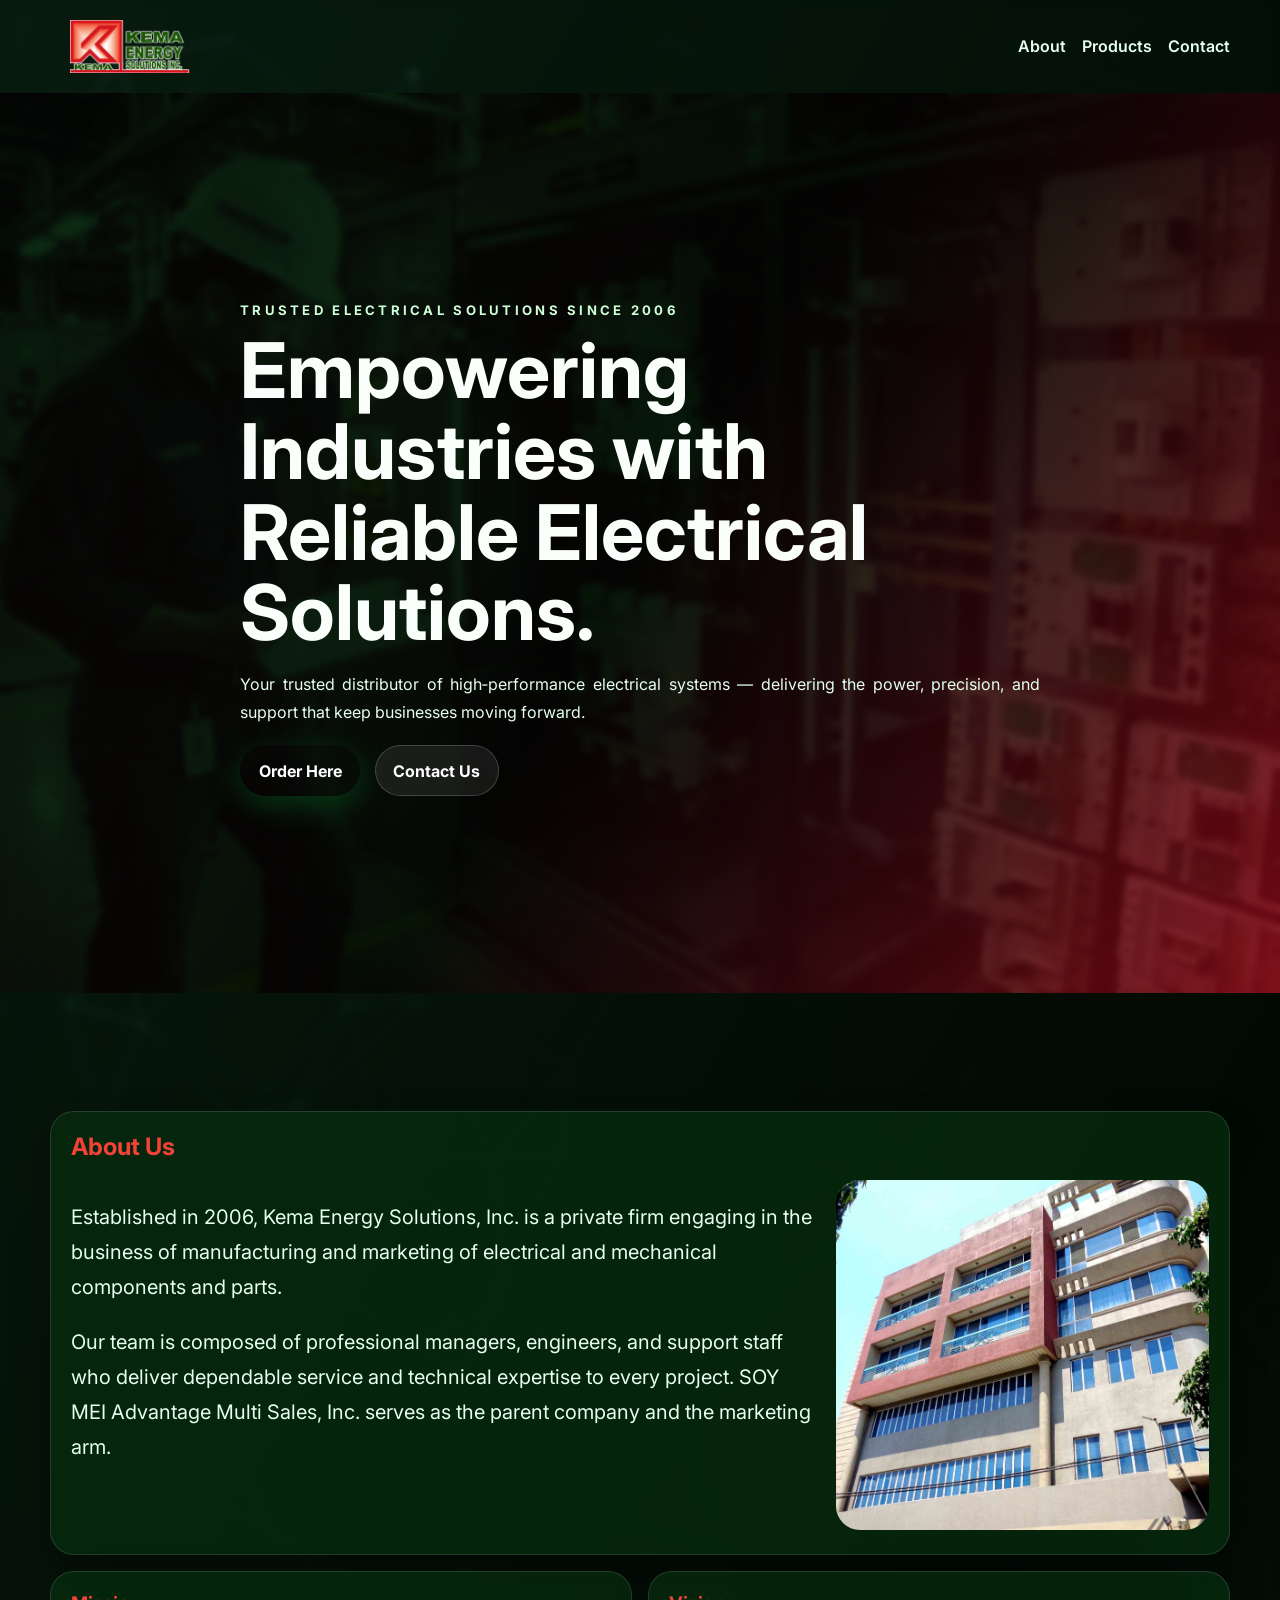
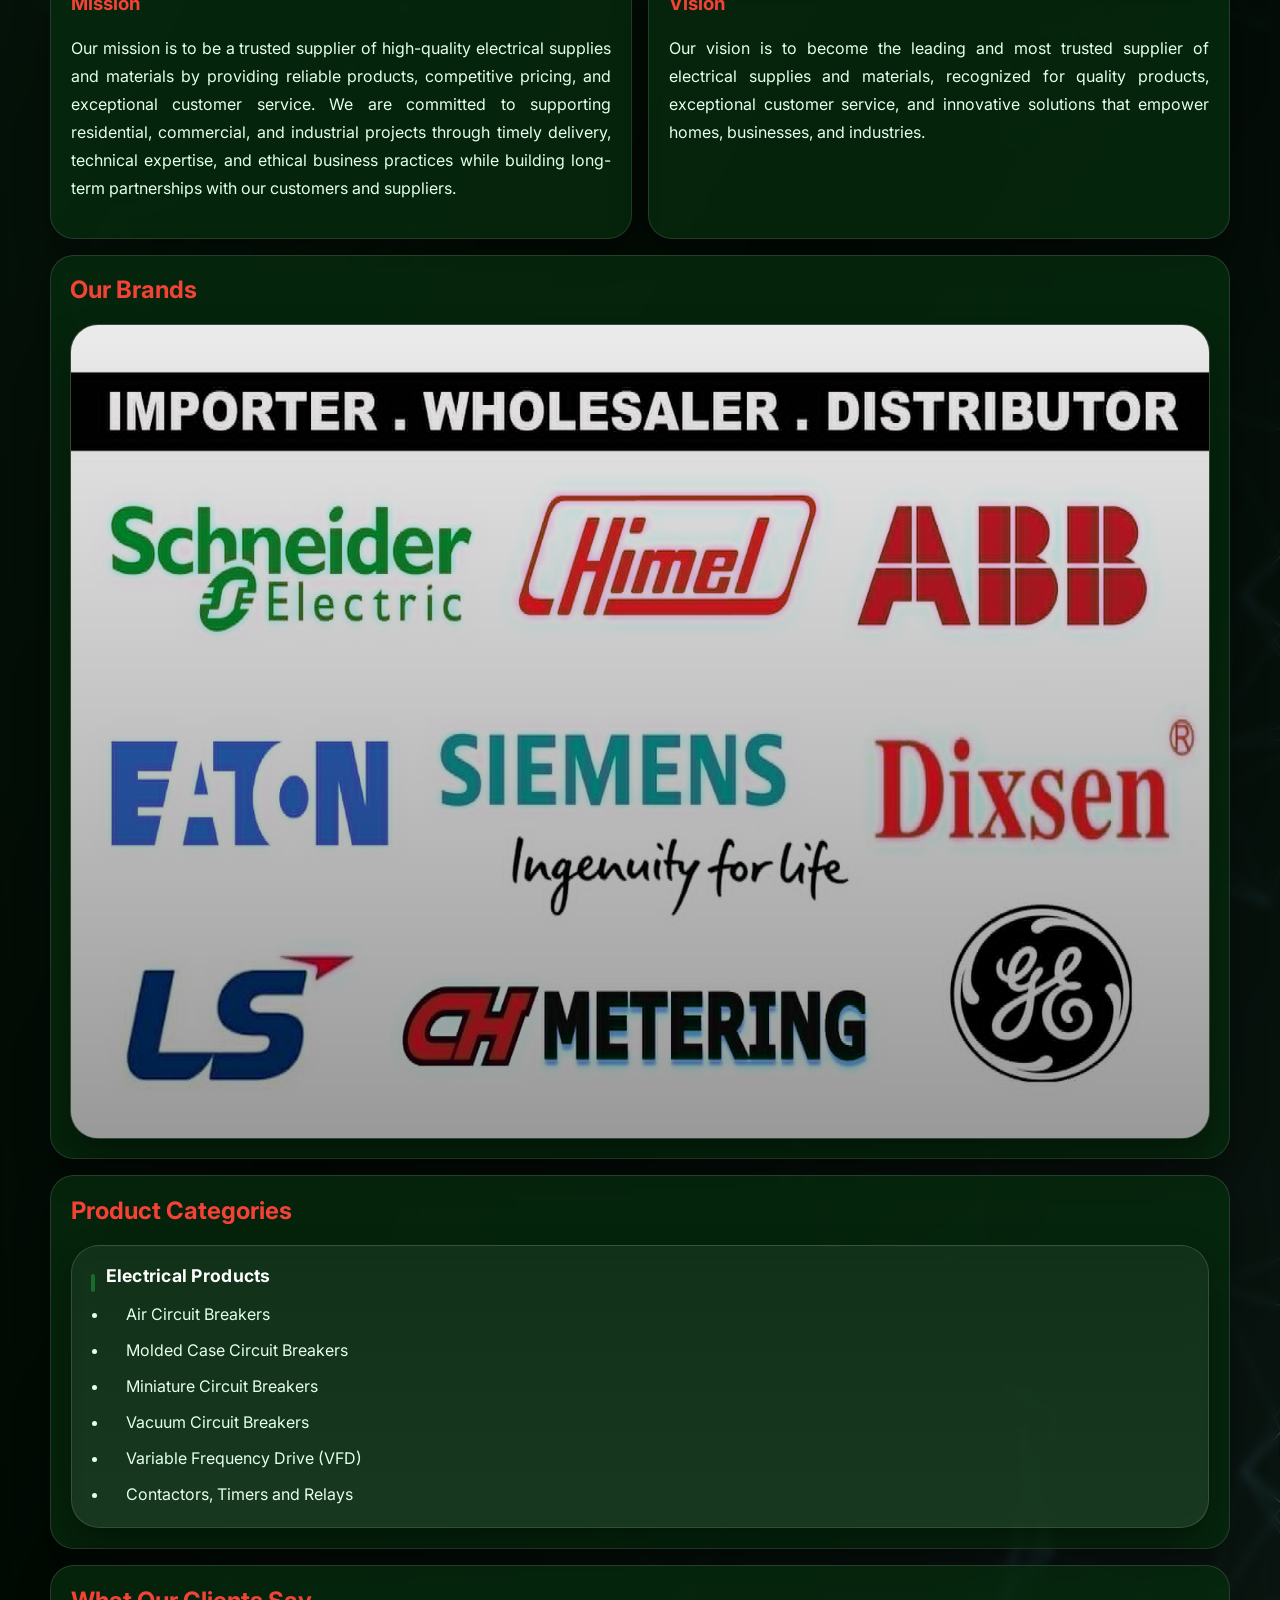
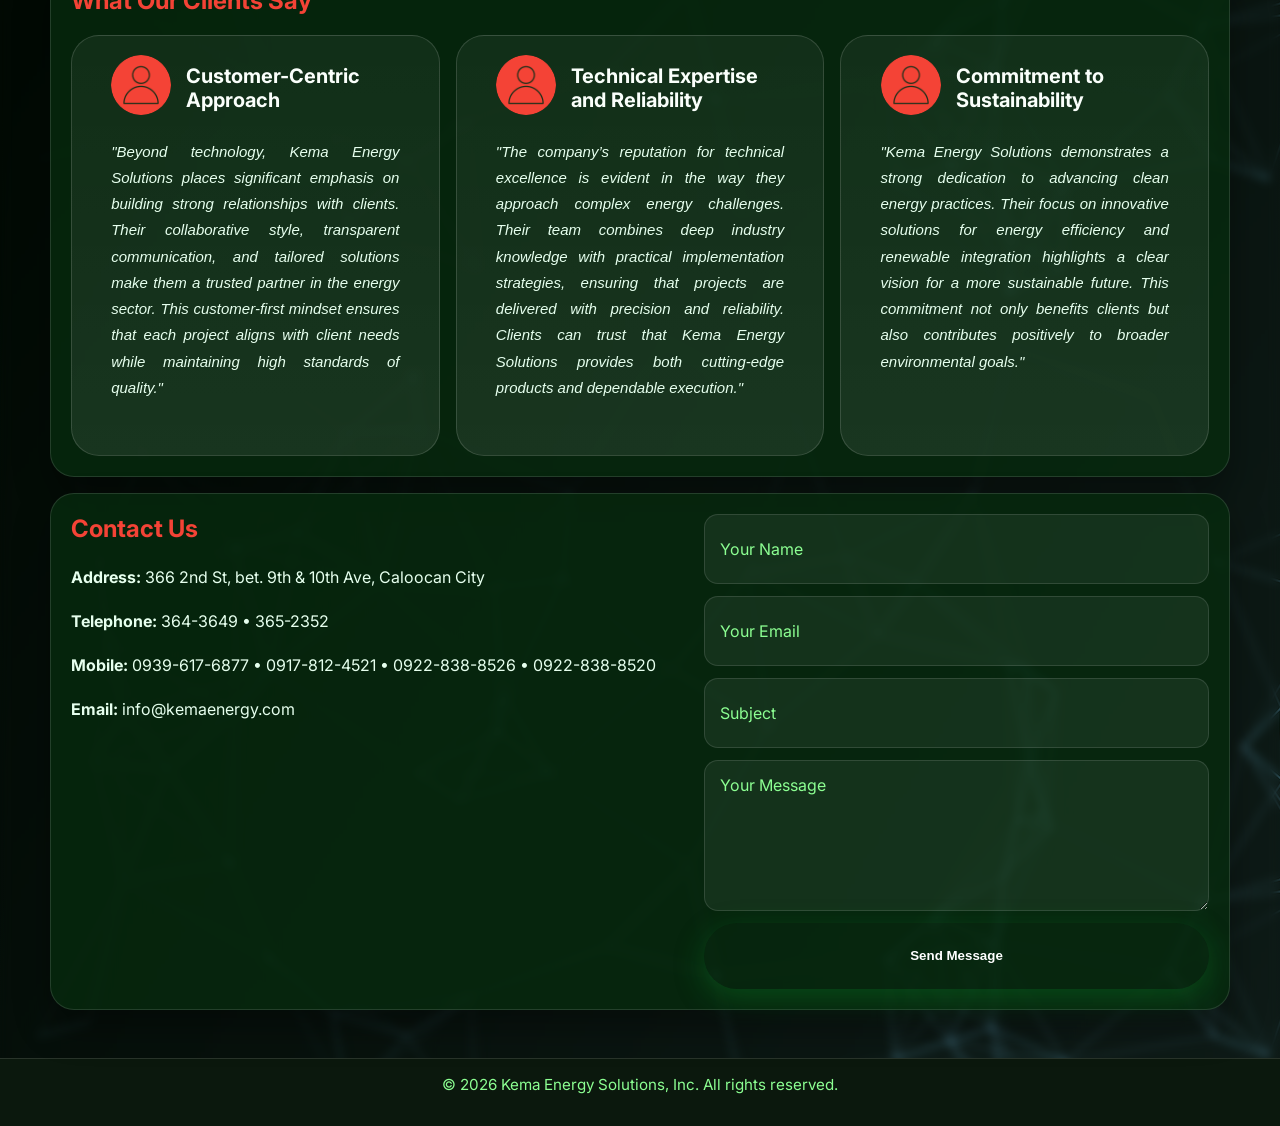
==== commit 51c61fd8: "Add files via upload" ====
--- a/index.html
+++ b/index.html
@@ -26,7 +26,6 @@
         <div class="nav-links">
           <a href="#about">About</a>
           <a href="#products">Products</a>
-          <a href="#clients">Clients</a>
           <a href="#contact">Contact</a>
         </div>
       </div>
